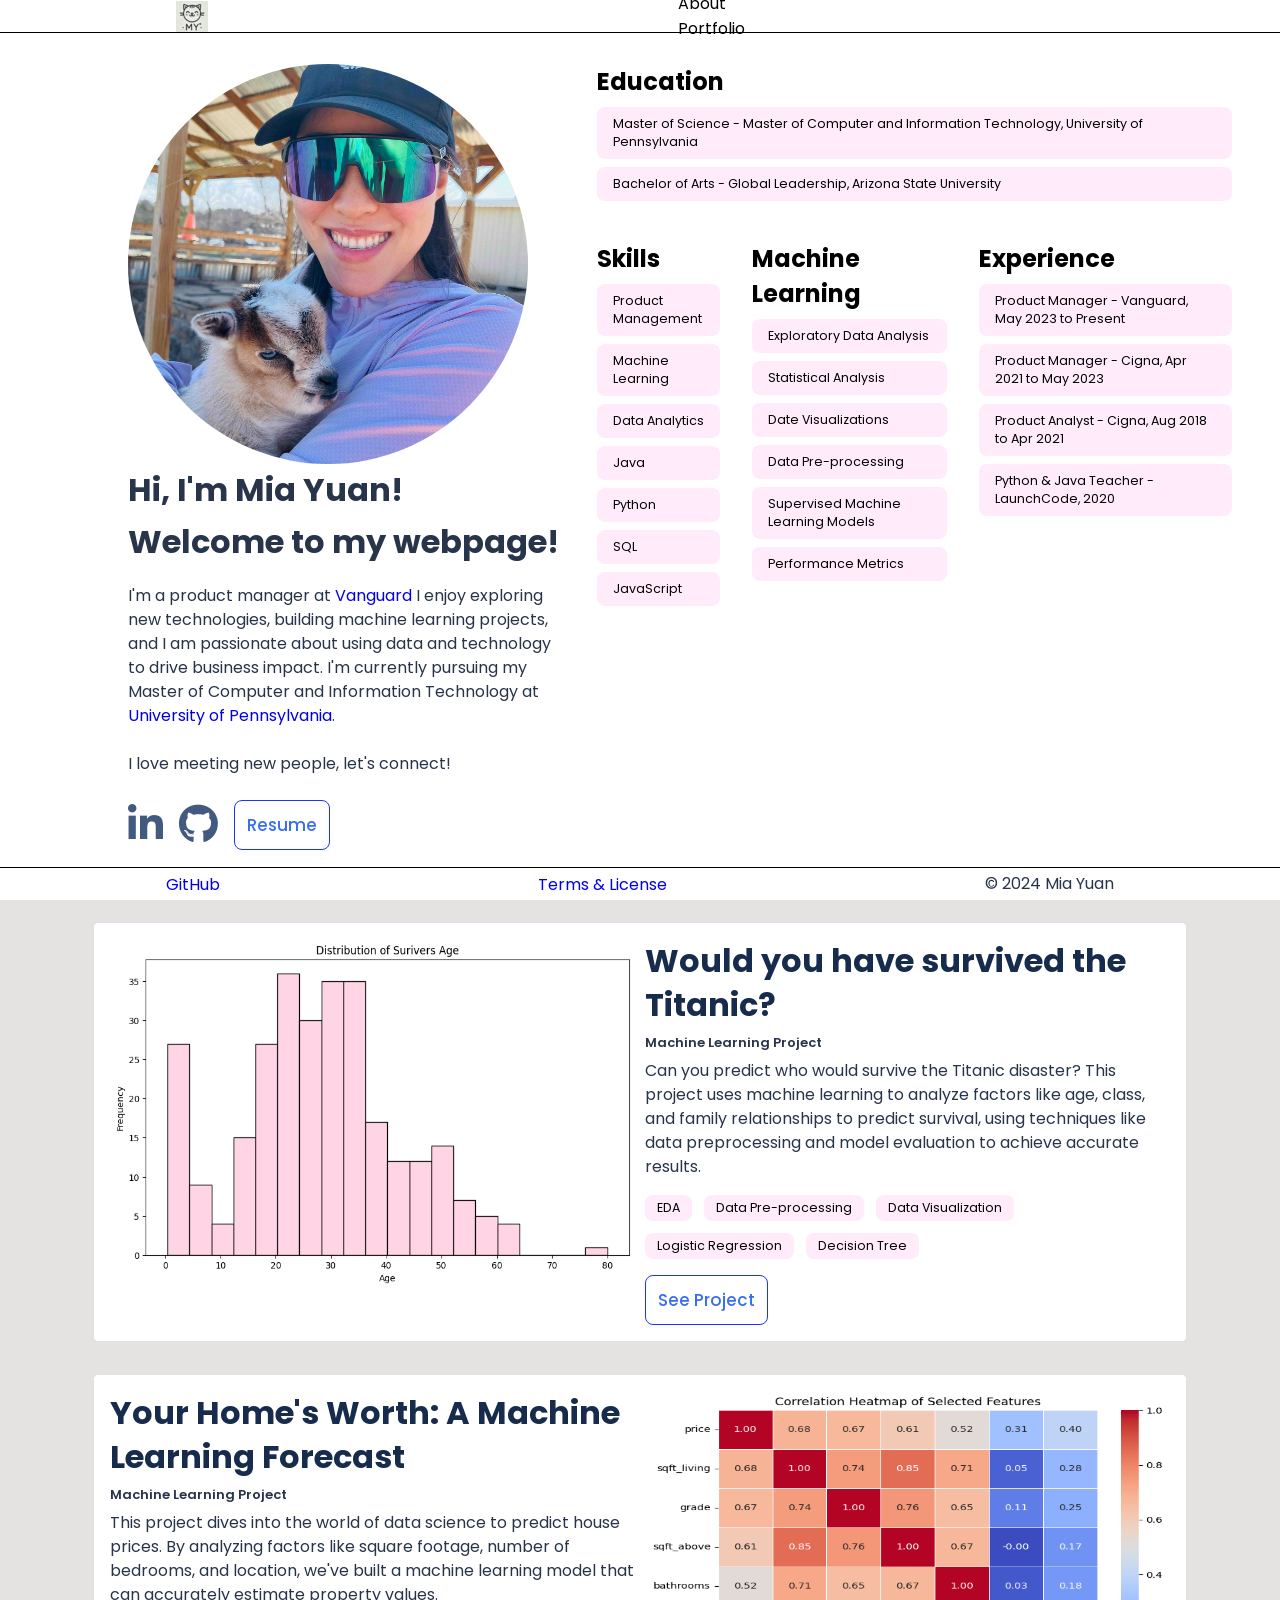
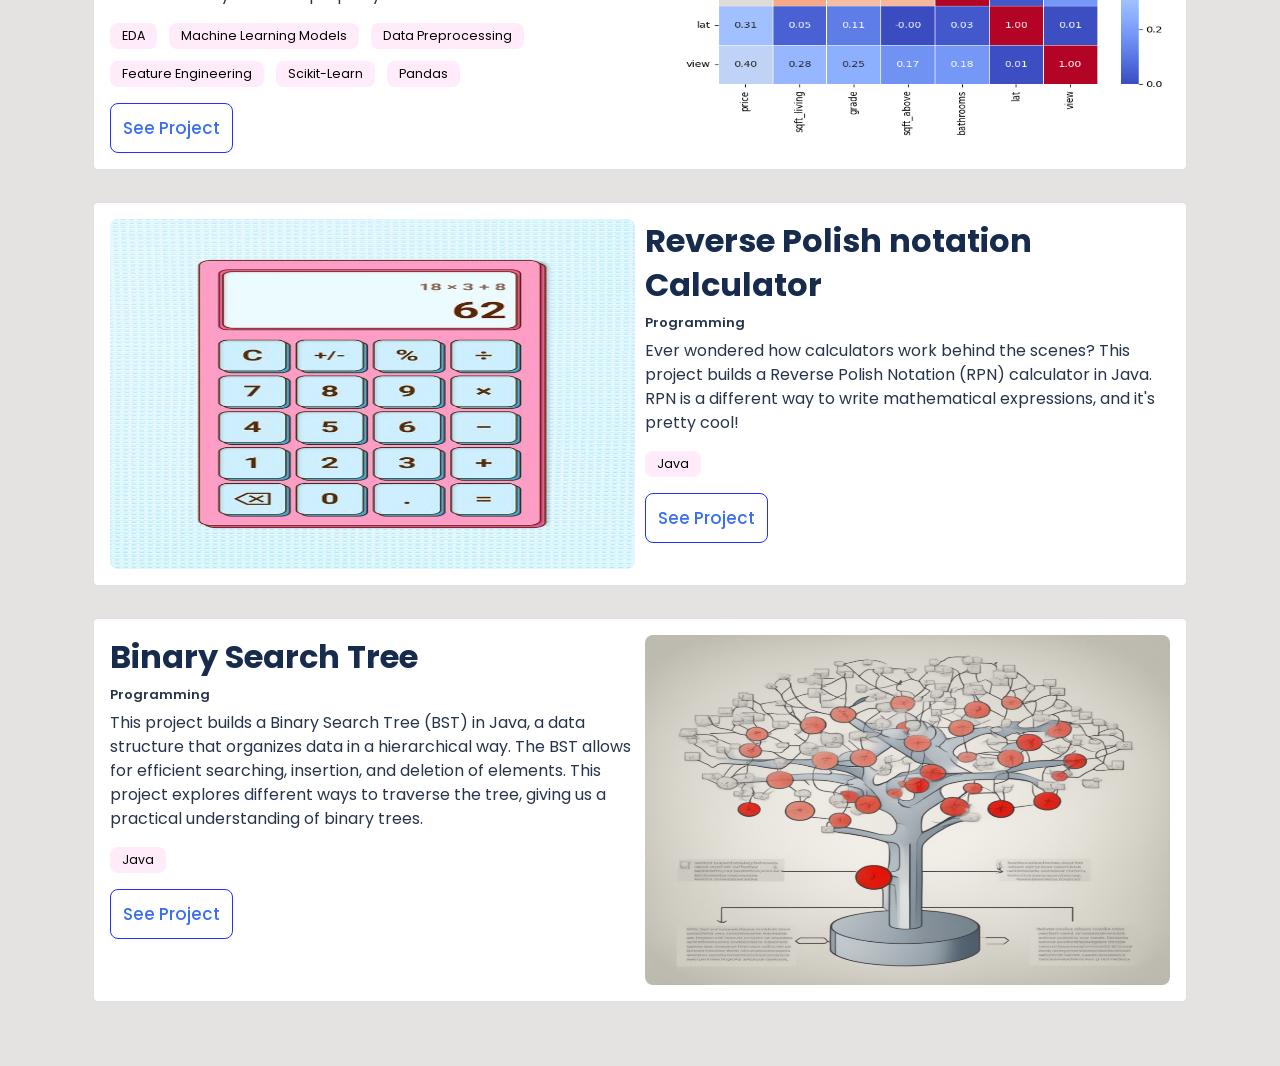
==== index.html @ e78f5ed2 "update resume" ====
<html lang="en">
<head>
  <!-- Meta information for compatibility and viewport settings -->
  <meta charset="UTF-8" />
  <meta http-equiv="X-UA-Compatible" content="IE=edge" />
  <meta name="viewport" content="width=device-width, initial-scale=1.0" />

  <!-- Tab Icon -->
  <link rel="icon" href="img/favicon.ico" type="image/png" />

  <!-- Tab Name -->
  <title>Mia Yuan Portfolio</title>
  
  <!-- Link to Google Fonts -->
  <link href="https://fonts.googleapis.com/css2?family=Poppins:wght@300;500;600;700;800&family=Roboto:wght@300;400;500&display=swap" rel="stylesheet" />
  
  <!-- Link to Font Awesome for icons -->
  <link rel="stylesheet" href="https://cdnjs.cloudflare.com/ajax/libs/font-awesome/6.2.0/css/all.min.css" integrity="sha512-xh6O/CkQoPOWDdYTDqeRdPCVd1SpvCA9XXcUnZS2FmJNp1coAFzvtCN9BmamE+4aHK8yyUHUSCcJHgXloTyT2A==" crossorigin="anonymous" referrerpolicy="no-referrer" />
  
  <!-- Link to external stylesheet -->
  <link rel="stylesheet" href="styles.css" />
  
  <!-- Links to external JavaScript files with the defer attribute -->
  <script src="projects.js" type="text/javascript" defer></script>
</head>

<body>
  <nav id="navbar" class="flex bg-white">

    <div id="nav-icon" class="nav_icon__container">
      <img id="icon" alt="icon" src="img/favicon.ico">
    </div>

    <ul id="nav-menu-links" class="nav_menu__container">
      <li><a href="#about">About</a></li>
      <li><a href="#portfolio">Portfolio</a></li>
    </ul>
  </nav>

  <!-- About section with profile details -->
  <section id="about" class="about bg-white">

    <div class="about-container">

      <!-- Adding the profile image -->
      <img src="img/profile.jpg" alt="Profile picture of Roger Qiu" class="profile-pic"/>

      <h1>Hi, I'm Mia Yuan! Welcome to my webpage! </h1>
      <!-- Introduction and bio -->
      <p>
        I'm a product manager at <a href="https://www.vanguard.com/" target="_blank">Vanguard</a>
         I enjoy exploring new technologies, building machine learning projects, and I am passionate about using data and technology to drive business impact. 
         I'm currently pursuing my Master of Computer and Information Technology at  <a href="https://www.upenn.edu/" target="_blank"> 
         University of Pennsylvania</a>.
        <br />
        <br />
        I love meeting new people, let's connect!
      </p>

      <!-- Social media links and Resume button -->
      <div class="socials__container">
        <!-- <h6>LET'S CONNECT</h6> -->
        <ul class="icons_social__container flex">

          <li class="social_link"><a aria-label="Linkedin" target="_blank" href="https://www.linkedin.com/in/mia-yuan/"><i class="fa-brands fa-linkedin-in"></i></a></li>

          <li class="social_link"><a aria-label="Github" target="_blank" href="https://github.com/miaYmia"><i class="fa-brands fa-github"></i></a></li>
          
          <a href="https://github.com/miaYmia/portfolio/blob/main/resume.pdf" target="_blank">
            <button class="btn-primary btn-outlined">Resume</button>
          </a>

        </ul>
      </div>
    </div>

    <!-- Skills, Models, and Languages lists -->
    <div class="stack-container">

      <div class="row">
        <div class="column">
          <h2>Education</h2>
          <ul class="about-coding_langs">
            <li>Master of Science - Master of Computer and Information Technology, University of Pennsylvania</li>
            <li>Bachelor of Arts - Global Leadership, Arizona State University</li>
          </ul>
        </div>
      </div>

      <div class="row">
        <div class="column">
          <h2>Skills</h2>
          <ul class="about-coding_langs">
            <li>Product Management</li>
            <li>Machine Learning</li>
            <li>Data Analytics</li>
            <li>Java</li>
            <li>Python</li>
            <li>SQL</li>
            <li>JavaScript</li>
            
          </ul>
        </div>

        <div class="column">
          <h2>Machine Learning</h2>
          <!-- Models list -->
          <ul class="about-coding_langs">
            <li>Exploratory Data Analysis</li>
            <li>Statistical Analysis</li>
            <li>Date Visualizations</li>
            <li>Data Pre-processing</li> 
            <li>Supervised Machine Learning Models</li>
            <li>Performance Metrics</li>
          </ul>
        </div>

        <div class="column">
          <h2>Experience</h2>
          <ul class="about-coding_langs">
            <li>Product Manager - Vanguard, May 2023 to Present</li>
            <li>Product Manager - Cigna, Apr 2021 to May 2023</li>
            <li>Product Analyst - Cigna, Aug 2018 to Apr 2021</li>
            <li>Python & Java Teacher - LaunchCode, 2020</li>
          </ul>
        </div>

      </div>
    </div>

  </section>

  <!-- Portfolio section -->
  <section id="portfolio" class="projects"></section>

  <!-- Footer with GitHub link and dummy text -->
  <footer class="flex bg-white">

    <a href="https://github.com/rogerqiu7/Web-Portfolio" target="_blank" class="title-text">GitHub</a>

    <a href="https://github.com/miaYmia/portfolio/blob/main/LICENSE.txt" target="_blank" class="title-text">Terms & License</a>

    <div class="footer__container">
      <p class="dummy-text">© 2024 Mia Yuan</p>
    </div>

  </footer>

</body>
</html>
---- styles.css ----
/* General Styles */

/* Define color variables */
:root {
  --bg-purple: #1e31ff;
  --bg-dark-blue: #172b4d;
  --bg-lavender: #ffebfa;
  --bg-slate-grey: #435a80;
  --text-dark-blue: #27344a;
  --font-poppins: "Poppins", sans-serif;
}

/* Apply a consistent box-sizing to all elements */
*,
*::after,
*::before {
  margin: 0;
  padding: 0;
  box-sizing: border-box;
}

/* Set default styles for the body */
body {
  background-color: rgb(229, 226, 226);
  overflow-x: hidden;
  font-family: var(--font-poppins);
}

/* Headings Styles */
h1 {
  color: var(--text-dark-blue);
  font-size: 32px;
  font-weight: 700;
  line-height: 52px;
}

h3 {
  color: var(--bg-dark-blue);
  font-size: 32px;
  font-weight: 700;
  line-height: 44px;
}

h6 {
  color: var(--bg-purple);
  font-weight: 500;
  font-size: 16px;
  line-height: 24px;
}

/* Paragraph Styles */
p {
  padding: 1rem 0;
  color: var(--text-dark-blue);
  font-size: 16px;
  font-weight: 400;
  line-height: 24px;
}

/* Styles for links */
a {
  text-decoration: none;
}

/* Button Styles */
button {
  all: unset;
  user-select: none;
  font-weight: 500;
  font-size: 17px;
  line-height: 24px;
  display: flex;
  align-items: center;
  text-align: center;
  border-radius: 8px;
  padding: 12px;
}

/* Hover styles for icons inside buttons on hover */
button:hover > .live_demo_icon,
button:hover > .source_code_icon {
  color: white;
}

.btn-primary {
  color: #396df2;
}

.btn-contained {
  background-color: #fff;
}

.btn-contained:hover {
  color: #fff;
  background-color: #2230d2;
  box-shadow: 0 8px 16px rgba(64, 83, 252, 0.24);
}

.btn-contained:active {
  color: #2230d2;
  background-color: #fff;
  box-shadow: 0 8px 16px rgba(64, 83, 252, 0.24);
}

.btn-outlined {
  border: 1px solid var(--bg-purple);
}

.btn-outlined:hover {
  background-color: var(--bg-purple);
  color: white;
}

.btn-outlined:active {
  background-color: #2230d2;
  color: #fff;
}

/* ##############  Navbar  ################  */

#navbar {
  height: 30px; /* you can adjust this value if needed */
  padding: 1rem;
  width: 100%;
  top: 0;
  z-index: 10;
  display: flex;
  justify-content: space-between;
  position: fixed;
  background-color: white;
  border-bottom: 1px solid black; /* Adds a thin black border to the bottom of the navbar */
}

#navbar a,
#navbar .nav_icon__container,
#navbar .nav_menu__container {
  margin-right: 150px; /* adjust the value as needed */
  margin-left: 10rem;  /* adjust the value as needed */
}

/* Additional styles for navbar text, icons, etc., if needed */
.nav_menu__container li {
  display: inline; /* Makes the list items horizontal */
  margin-right: 20px; /* Adjust spacing between list items */
}

.nav_menu__container a {
  text-decoration: none; /* Removes underline from links */
  color: black; /* Adjust link color if needed */
}

/* ##############  About Section  ################  */
/* About Section Layout */
.about {
  display: flex;
  padding: 4rem 3rem 1rem 3rem; /* Increased the top padding and reduced the bottom padding */
}

.about-container {
  display: flex;
  width: 60%;
  flex-direction: column;
  padding-right: 2rem; /* Add spacing between content and stack container */
  padding-left: 5rem;
}

.profile-pic {
  width: 400px; /* Adjust the width as needed */
  height: 400px; /* Set the height equal to width for a perfect circle */
  border-radius: 50%; /* Makes the shape round */
  object-fit: cover; /* Ensures the image fits within the circle without distortion */
  image-rendering: auto; /* Ensures smoother rendering */
  object-fit: cover;
}


/* Styles for social icons container */
.socials__container {
  display: flex;
  width: 50%;
  align-items: flex-start;
  flex-direction: column;
  padding: 0.5rem 0 1.5rem 0;
  gap: 0.5rem;
}

.icons_social__container {
  justify-content: flex-start;
}

.socials__container > .icons_social__container > .social_link {
  list-style: none;
  margin-right: 1rem;
}

/* Styles for Skills container */

.stack-container {
  display: flex;
  flex-direction: column;
  gap: 2rem; /* Add spacing between rows */
}

/* Style for each row */
.row {
  display: flex;
  gap: 2rem; /* Add spacing between columns */
}

.about-coding_langs > li {
  list-style: none;
  color: #000000;
  font-size: 12.5px;
  background-color: var(--bg-lavender);
  border-radius: 8px;
  padding: 8px 16px; /* Keeps the original padding */
  margin: 8px 0;
  box-sizing: border-box; /* Makes sure padding doesn't affect the width */
}

/* Styles for Font Awesome brand icons */
.fa-brands {
  font-size: 40px;
  background-color: white;
  color: var(--bg-slate-grey);
  cursor: pointer;
  transition: transform 0.1s linear;
}

.flex {
  display: flex;
  align-items: center;
}

.gap {
  gap: 12px;
}

.bg-white {
  background-color: white;
}

/* ##############  Projects Section  ################  */


.projects {
  display: grid;
  place-items: center;
  grid-template-columns: auto;
  gap: 2rem;
  margin-bottom: 2rem; /* Increased the space at the bottom of the projects section */
}

/* Styles for project coding languages */
.project_coding_langs > li {
  list-style: none;
  color: #000000;
  font-size: 12.5px;
  background-color: var(--bg-lavender);
  border-radius: 8px;
  padding: 4px 12px;
}

.project_coding_langs {
  flex-wrap: wrap;
  padding: 1rem 0;
  gap: 0.75rem;
}

.project_details {
  padding: 0.5rem 0;
}

.project_details > li {
  margin-right: 1.5rem;
  color: #7a869a;
  font-weight: 600;
  font-size: 13px;
  line-height: 16px;
}

.project_details > .project_card:first-child {
  list-style: none;
  color: var(--text-dark-blue);
}

/* Projects - Card */

.card {
  display: flex;
  flex-direction: column;
  justify-content: center;
  align-items: flex-start;
  padding: 16px;
  gap: 10px;
  border: 1px solid #dfe1e6;
  border-radius: 5px;
}

.card article {
  display: flex;
  flex-direction: column;
  justify-self: flex-start;
  flex: 1;
}

.project__description {
  font-size: 16px;
}

.card .project_details > .project_detail:first-child {
  list-style: none;
  color: var(--text-dark-blue);
}

.desktop-bg {
  max-width: 544px;
  min-width: 275px;
  width: 100%;
  height: 350px;
  flex: 1;
  border-radius: 8px;
}

.card p {
  padding: 0;
}

/* Footer Section */
footer {
  height: 30px;
  padding: 1rem;
  width: 100%;
  bottom: 0;
  z-index: 10;
  display: flex;
  justify-content: space-between;
  position: fixed;
  border-top: 1px solid black; /* Adds a thin black border to the top of the footer */
}

footer a,
footer .footer__container {
  margin-right: 150px; /* adjust the value as needed */
  margin-left: 150px;  /* adjust the value as needed */
}

/* Other Media Section */

@media screen and (min-width: 821px) {

  /* Projects Section */

  .projects {
    padding: 2rem 2rem;
  }

  .project_description__container {
    display: flex;
    flex-direction: row;
    justify-content: space-between;
  }

  .card {
    width: 90%;
    height: max-content;
    min-width: 327px;
    flex-direction: row-reverse;
    justify-content: center;
  }

  .card:nth-child(2n + 1) {
    flex-direction: row;
  }

}

@media screen and (max-width: 768px) {
  
  /* Navbar adjustments for smaller screens */
  #navbar a,
  #navbar .nav_icon__container,
  #navbar .nav_menu__container {
    margin-right: 10px; /* Reduce margin for mobile */
    margin-left: 10px;  /* Reduce margin for mobile */
  }

  /* Adjustments for the About section */
  .about {
    flex-direction: column; /* Stack the items vertically */
    padding: 2rem; /* Reduce padding for mobile */
  }

  .about-container {
    width: 100%; /* Use the full available width */
    padding-right: 1rem; /* Adjust padding as needed */
    padding-left: 1rem;
  }
  
  .profile-pic {
    width: 200px; /* Reduce image size for mobile */
  }

  /* Projects Section adjustments for smaller screens */
  .card {
    flex-direction: column; /* Stack the items vertically */
    width: 100%;
  }

  /* Footer adjustments for smaller screens */
  footer a,
  footer .footer__container {
    margin-right: 10px; /* Reduce margin for mobile */
    margin-left: 10px;  /* Reduce margin for mobile */
  }
}
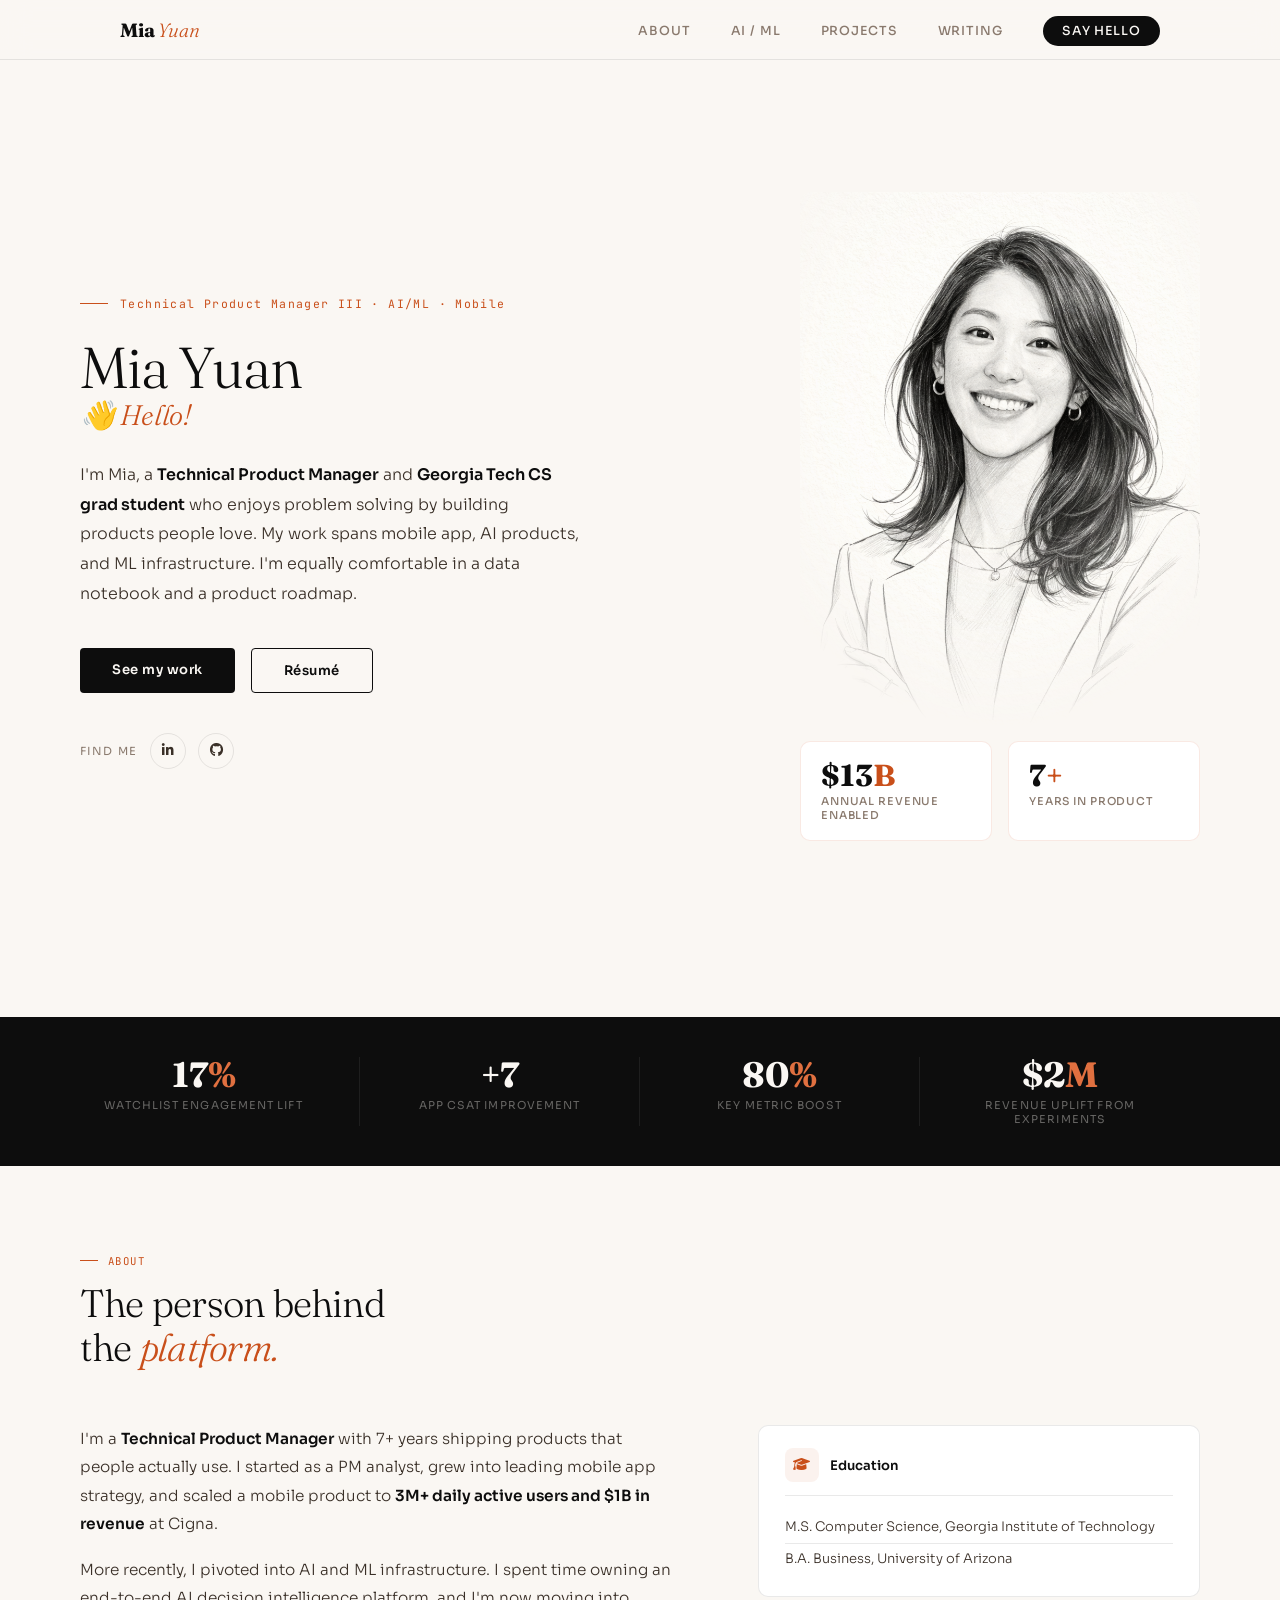
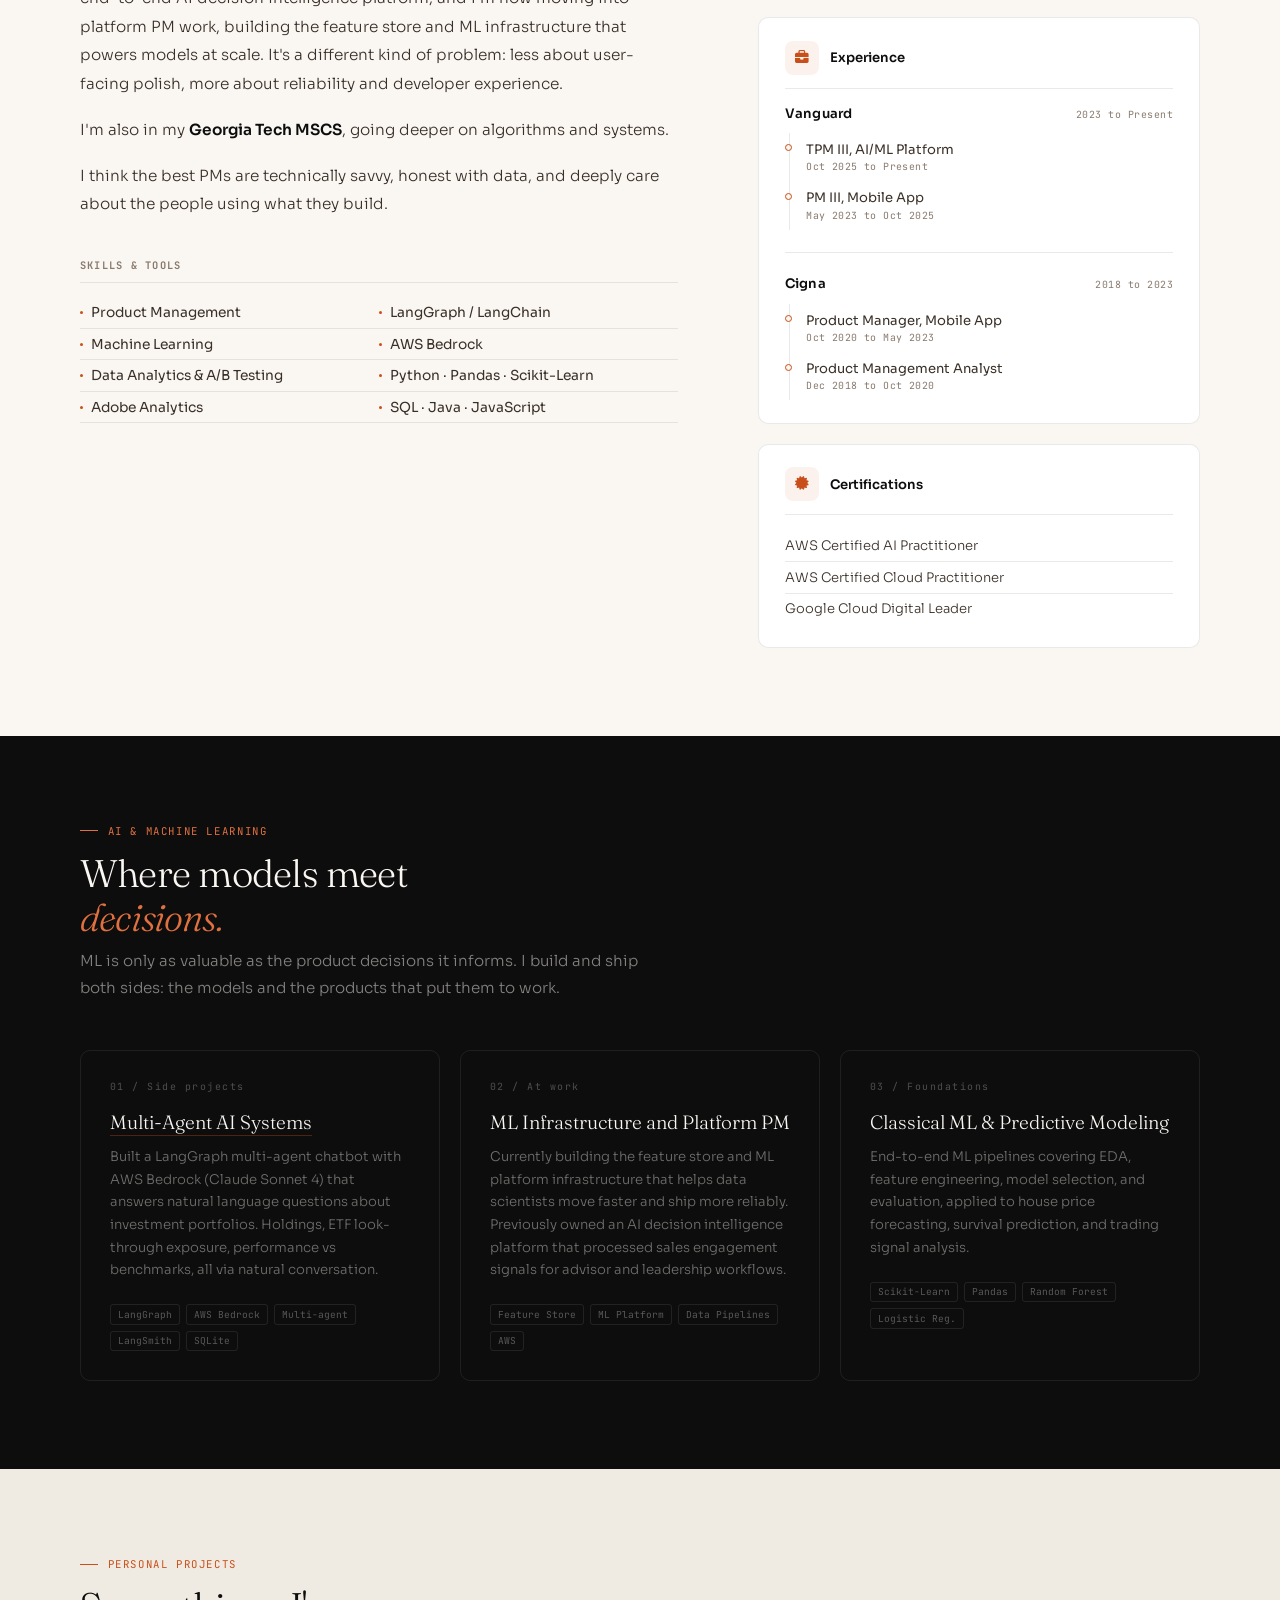
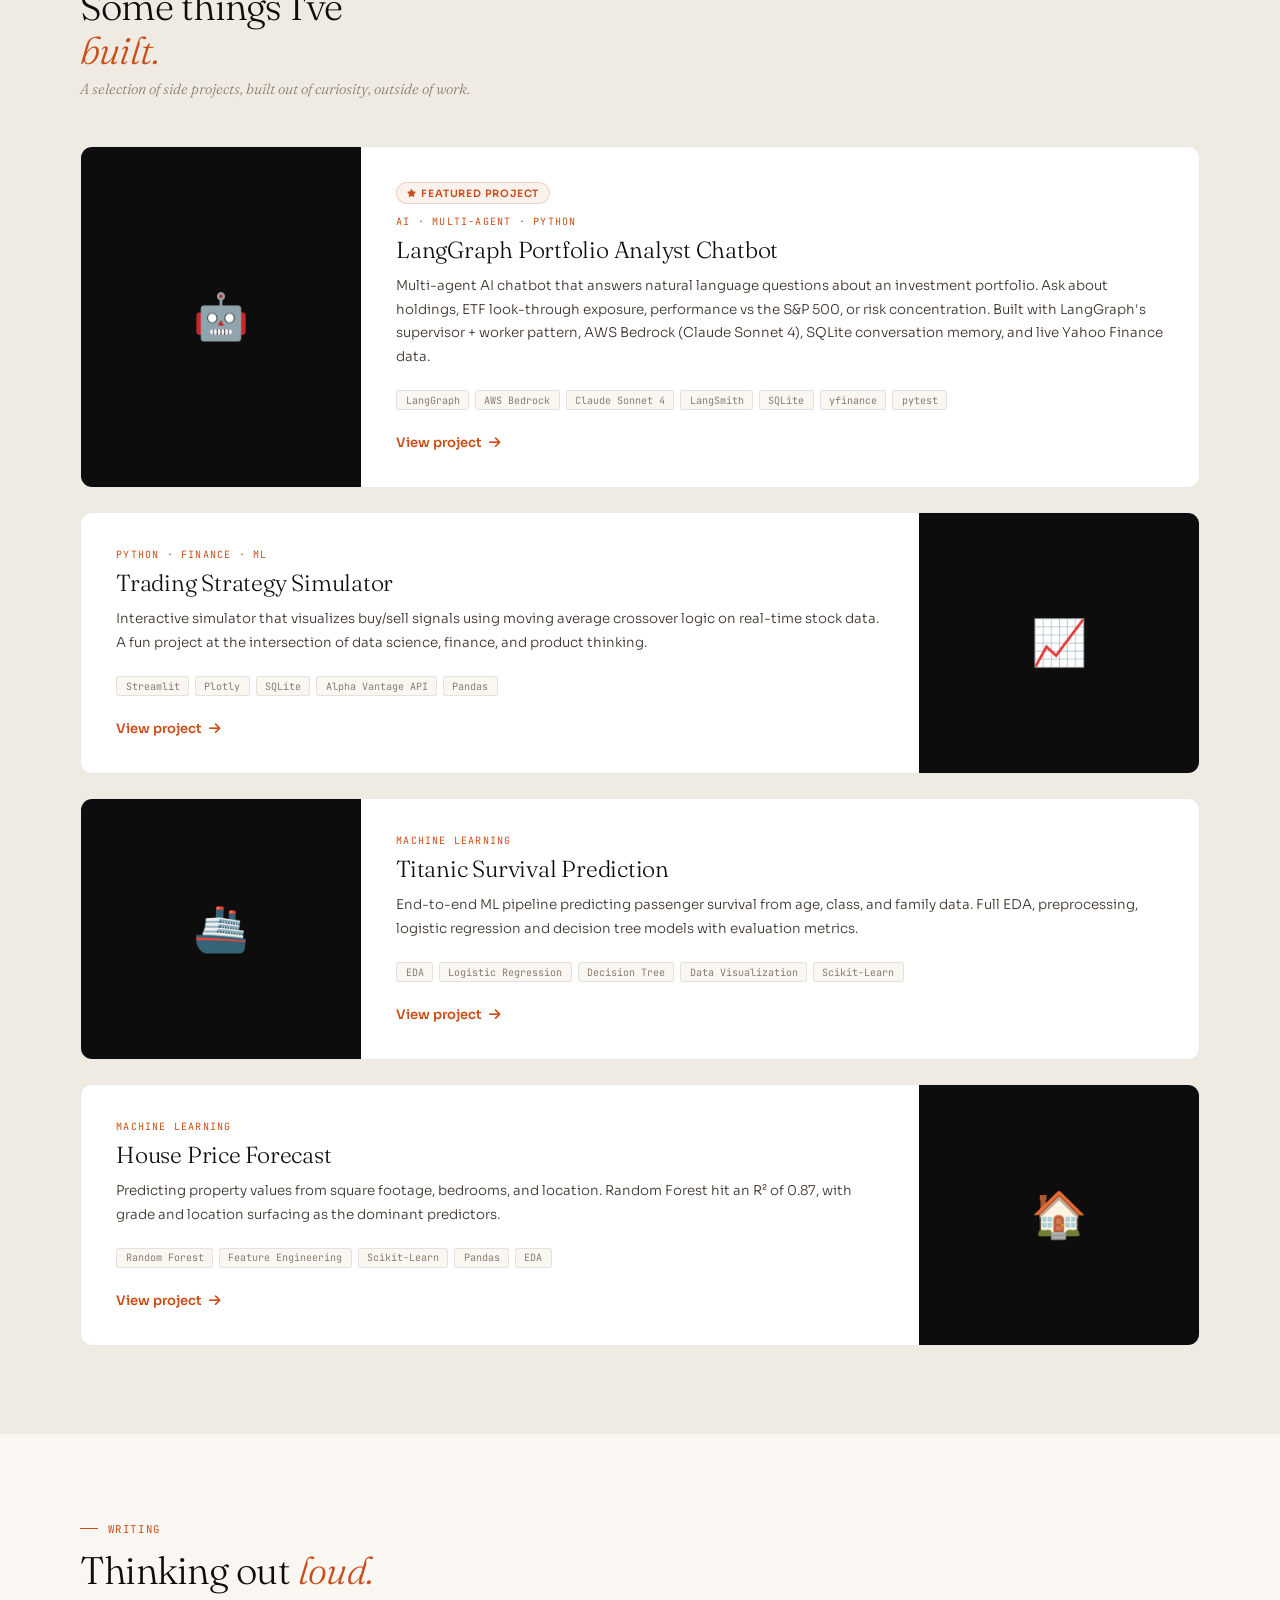
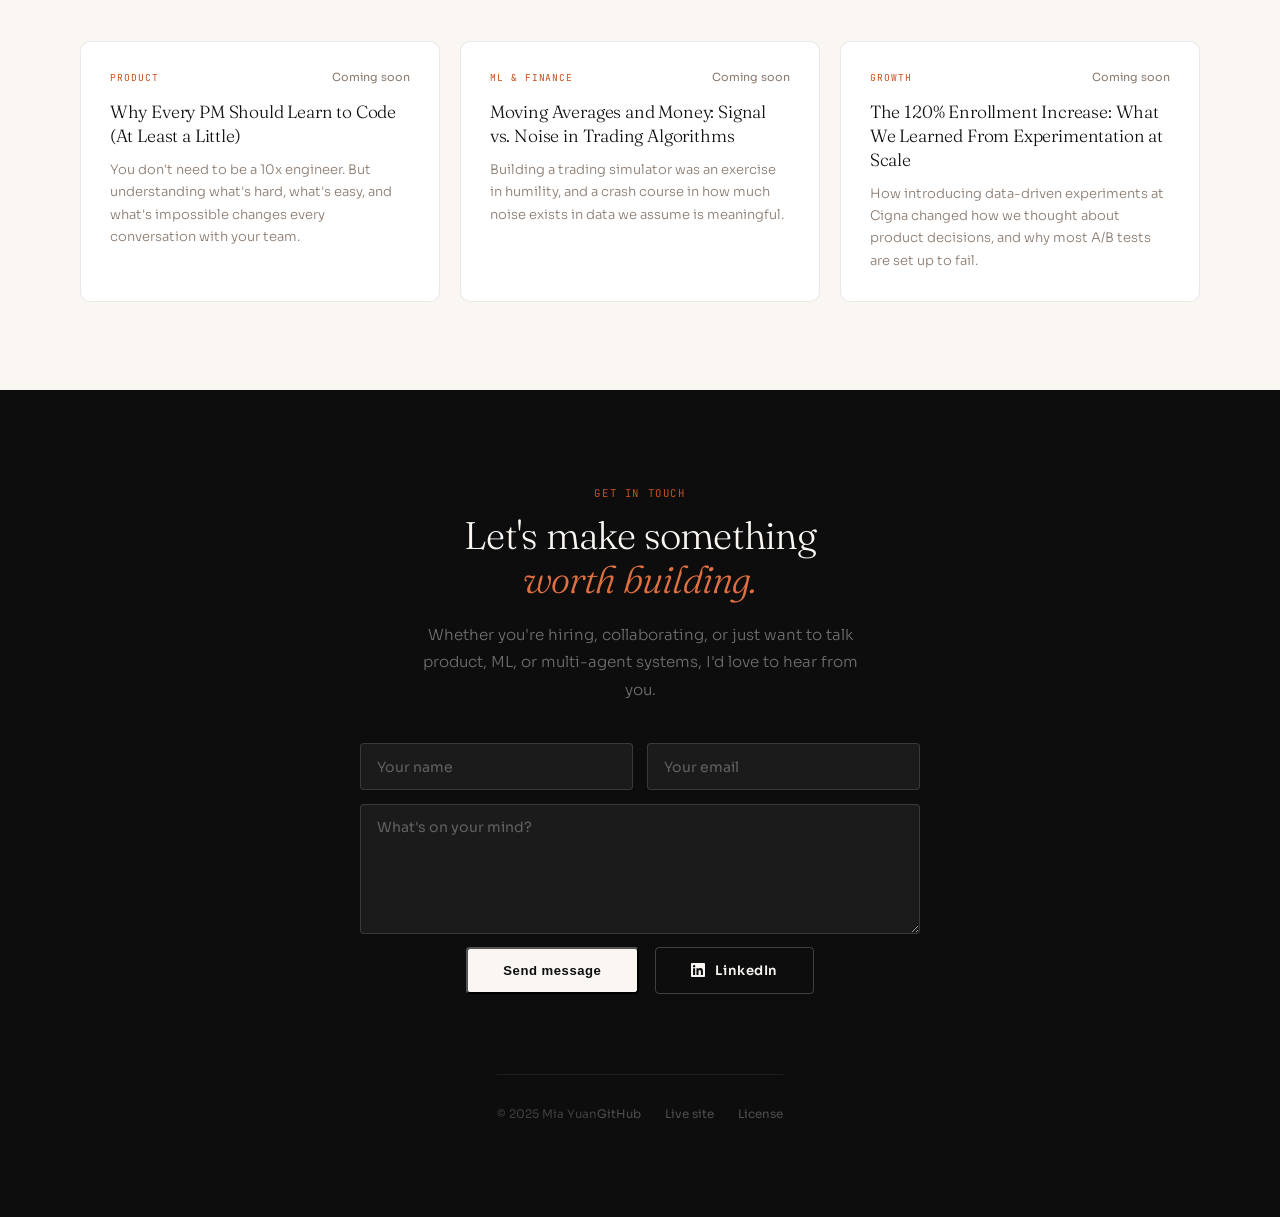
==== commit 0b1ad614: "overhaul" ====
--- a/index.html
+++ b/index.html
@@ -1,150 +1,1093 @@
+<!DOCTYPE html>
 <html lang="en">
 <head>
-  <!-- Meta information for compatibility and viewport settings -->
   <meta charset="UTF-8" />
-  <meta http-equiv="X-UA-Compatible" content="IE=edge" />
   <meta name="viewport" content="width=device-width, initial-scale=1.0" />
-
-  <!-- Tab Icon -->
-  <link rel="icon" href="img/favicon.ico" type="image/png" />
-
-  <!-- Tab Name -->
-  <title>Mia Yuan Portfolio</title>
-  
-  <!-- Link to Google Fonts -->
-  <link href="https://fonts.googleapis.com/css2?family=Poppins:wght@300;500;600;700;800&family=Roboto:wght@300;400;500&display=swap" rel="stylesheet" />
-  
-  <!-- Link to Font Awesome for icons -->
-  <link rel="stylesheet" href="https://cdnjs.cloudflare.com/ajax/libs/font-awesome/6.2.0/css/all.min.css" integrity="sha512-xh6O/CkQoPOWDdYTDqeRdPCVd1SpvCA9XXcUnZS2FmJNp1coAFzvtCN9BmamE+4aHK8yyUHUSCcJHgXloTyT2A==" crossorigin="anonymous" referrerpolicy="no-referrer" />
-  
-  <!-- Link to external stylesheet -->
-  <link rel="stylesheet" href="styles.css" />
-  
-  <!-- Links to external JavaScript files with the defer attribute -->
-  <script src="projects.js" type="text/javascript" defer></script>
+  <title>Mia Yuan · TPM III · AI/ML · Mobile</title>
+  <link rel="preconnect" href="https://fonts.googleapis.com">
+  <link href="https://fonts.googleapis.com/css2?family=Fraunces:ital,opsz,wght@0,9..144,300;0,9..144,700;1,9..144,300;1,9..144,700&family=Sora:wght@300;400;500;600&family=JetBrains+Mono:wght@400;500&display=swap" rel="stylesheet">
+  <link rel="stylesheet" href="https://cdnjs.cloudflare.com/ajax/libs/font-awesome/6.2.0/css/all.min.css" crossorigin="anonymous" />
+  <style>
+    :root {
+      --ink:       #0d0d0d;
+      --ink-soft:  #3a3028;
+      --ink-muted: #8a7a6e;
+      --paper:     #faf7f3;
+      --paper-mid: #f0ebe2;
+      --ember:     #c94f1a;
+      --ember-dim: #e07040;
+      --border:    rgba(13,13,13,0.09);
+      --font-head: 'Fraunces', serif;
+      --font-body: 'Sora', sans-serif;
+      --font-mono: 'JetBrains Mono', monospace;
+    }
+    *, *::before, *::after { margin:0; padding:0; box-sizing:border-box; }
+    html { scroll-behavior: smooth; }
+    body {
+      background: var(--paper);
+      color: var(--ink);
+      font-family: var(--font-body);
+      font-size: 15px;
+      overflow-x: hidden;
+    }
+
+    /* ─── NAV ─── */
+    nav {
+      position: fixed; top: 0; width: 100%; z-index: 900;
+      display: flex; justify-content: center; align-items: center;
+      height: 60px;
+      background: rgba(250,247,243,0.92);
+      backdrop-filter: blur(14px);
+      border-bottom: 1px solid var(--border);
+    }
+    .nav-inner {
+      display: flex; justify-content: space-between; align-items: center;
+      width: 100%; max-width: 1200px;
+      padding: 0 5rem;
+    }
+    .nav-logo {
+      font-family: var(--font-head);
+      font-size: 1.2rem; font-weight: 700;
+      color: var(--ink); letter-spacing: -0.01em;
+    }
+    .nav-logo i { font-style: italic; color: var(--ember); font-weight: 300; }
+    nav ul { list-style:none; display:flex; gap:2.5rem; align-items:center; }
+    nav a {
+      text-decoration: none; font-size: 0.78rem; font-weight: 500;
+      color: var(--ink-muted); letter-spacing: 0.07em; text-transform: uppercase;
+      transition: color 0.2s;
+    }
+    nav a:hover { color: var(--ember); }
+    .nav-pill {
+      background: var(--ink) !important; color: var(--paper) !important;
+      padding: 0.45rem 1.2rem; border-radius: 100px;
+      transition: background 0.2s, transform 0.15s !important;
+    }
+    .nav-pill:hover { background: var(--ember) !important; transform: translateY(-1px); }
+
+    /* ─── HERO ─── */
+    #hero {
+      min-height: auto;
+      padding: 8rem 5rem 5rem;  /* top right/left bottom */
+      display: flex; align-items: center; justify-content: center;
+    }
+    .hero-inner {
+      display: grid; grid-template-columns: 1fr 400px;
+      gap: 5rem; align-items: center;
+      width: 100%; max-width: 1200px;
+      padding: 4rem 0;
+    }
+
+    /* ═══════════════════════════════
+       ANIMATION SYSTEM
+    ═══════════════════════════════ */
+
+    /* 1. Fade up — default scroll reveal */
+    .r { opacity:0; transform: translateY(22px); transition: opacity 0.65s ease, transform 0.65s ease; }
+    .r.on { opacity:1; transform:translateY(0); }
+
+    /* 2. Hero entrance — staggered fade-in from below */
+    .hero-enter {
+      opacity: 0;
+      animation: heroFadeUp 0.8s cubic-bezier(0.16, 1, 0.3, 1) forwards;
+    }
+    .hero-enter.d1 { animation-delay: 0.1s; }
+    .hero-enter.d2 { animation-delay: 0.25s; }
+    .hero-enter.d3 { animation-delay: 0.4s; }
+    .hero-enter.d4 { animation-delay: 0.55s; }
+    .hero-enter.d5 { animation-delay: 0.7s; }
+    .hero-enter.d6 { animation-delay: 0.85s; }
+    @keyframes heroFadeUp {
+      from { opacity: 0; transform: translateY(30px); }
+      to   { opacity: 1; transform: translateY(0); }
+    }
+
+    /* 3. Sketch — slides in from the right */
+    .sketch-enter {
+      opacity: 0;
+      animation: sketchSlide 1s cubic-bezier(0.16, 1, 0.3, 1) 0.3s forwards;
+    }
+    @keyframes sketchSlide {
+      from { opacity: 0; transform: translateX(40px) scale(0.97); }
+      to   { opacity: 1; transform: translateX(0) scale(1); }
+    }
+
+    /* 4. Stat boxes — pop in with spring */
+    .stat-pop {
+      opacity: 0;
+      animation: statPop 0.6s cubic-bezier(0.34, 1.56, 0.64, 1) forwards;
+    }
+    .stat-pop.d1 { animation-delay: 0.9s; }
+    .stat-pop.d2 { animation-delay: 1.05s; }
+    @keyframes statPop {
+      from { opacity: 0; transform: scale(0.85) translateY(10px); }
+      to   { opacity: 1; transform: scale(1) translateY(0); }
+    }
+
+    /* 5. Kicker line — draw in from left */
+    .kicker-draw::before {
+      content: ''; display: block; width: 0; height: 1px;
+      background: var(--ember);
+      animation: drawLine 0.6s ease 0.05s forwards;
+    }
+    @keyframes drawLine {
+      from { width: 0; }
+      to   { width: 28px; }
+    }
+
+    /* 6. Stats bar numbers — count up handled in JS */
+    .sbar-n { transition: all 0.3s; }
+
+    /* 7. Section eyebrow line draw */
+    .eyebrow-draw::before {
+      width: 0 !important;
+      animation: drawEyebrow 0.5s ease forwards;
+    }
+    .eyebrow-draw.on::before { animation: drawEyebrow 0.5s ease forwards; }
+    @keyframes drawEyebrow {
+      from { width: 0; }
+      to   { width: 18px; }
+    }
+
+    /* 8. ML cards — reveal with stagger + slight tilt */
+    .mlcard-reveal {
+      opacity: 0;
+      transform: translateY(32px) rotate(0.5deg);
+      transition: opacity 0.6s ease, transform 0.6s cubic-bezier(0.16, 1, 0.3, 1);
+    }
+    .mlcard-reveal.on {
+      opacity: 1;
+      transform: translateY(0) rotate(0deg);
+    }
+
+    /* 9. Project cards — alternating slide directions */
+    .pcard-left  { opacity:0; transform: translateX(-28px); transition: opacity 0.7s ease, transform 0.7s cubic-bezier(0.16,1,0.3,1); }
+    .pcard-right { opacity:0; transform: translateX(28px);  transition: opacity 0.7s ease, transform 0.7s cubic-bezier(0.16,1,0.3,1); }
+    .pcard-left.on, .pcard-right.on { opacity:1; transform: translateX(0); }
+
+    /* 10. Stat boxes in stats bar — scale up */
+    .sbar-reveal { opacity:0; transform: scale(0.92); transition: opacity 0.5s ease, transform 0.5s cubic-bezier(0.34,1.4,0.64,1); }
+    .sbar-reveal.on { opacity:1; transform: scale(1); }
+
+    /* 11. Blog cards — fan in */
+    .bcard-fan {
+      opacity: 0;
+      transform: translateY(20px) rotate(-1deg);
+      transition: opacity 0.55s ease, transform 0.55s cubic-bezier(0.16,1,0.3,1);
+    }
+    .bcard-fan.on { opacity:1; transform: translateY(0) rotate(0deg); }
+
+    /* 12. Nav link underline sweep */
+    nav a:not(.nav-pill) {
+      position: relative;
+    }
+    nav a:not(.nav-pill)::after {
+      content: '';
+      position: absolute; bottom: -2px; left: 0;
+      width: 0; height: 1px;
+      background: var(--ember);
+      transition: width 0.25s ease;
+    }
+    nav a:not(.nav-pill):hover::after { width: 100%; }
+
+    /* 13. Hover lift on about cards */
+    .acard { transition: transform 0.25s cubic-bezier(0.16,1,0.3,1), box-shadow 0.25s ease; }
+
+    /* 14. Pulsing dot on kicker */
+    .kicker-dot {
+      display: inline-block;
+      width: 6px; height: 6px;
+      background: var(--ember); border-radius: 50%;
+      margin-right: 0.5rem;
+      animation: pulse 2.5s ease-in-out infinite;
+    }
+    @keyframes pulse {
+      0%, 100% { opacity: 1; transform: scale(1); }
+      50% { opacity: 0.4; transform: scale(0.7); }
+    }
+
+    .hero-kicker {
+      font-family: var(--font-mono); font-size: 0.72rem;
+      color: var(--ember); letter-spacing: 0.12em;
+      margin-bottom: 1.6rem;
+      display: flex; align-items: center; gap: 0.75rem;
+    }
+    .hero-kicker::before {
+      content: ''; display: block; width: 28px; height: 1px; background: var(--ember);
+    }
+
+    h1.hero-title {
+      font-family: var(--font-head);
+      font-size: clamp(3.2rem, 4.5vw, 5rem);
+      font-weight: 300; line-height: 1.08;
+      color: var(--ink); letter-spacing: -0.02em;
+      margin-bottom: 0.4rem;
+    }
+    h1.hero-title em { font-style: italic; color: var(--ember); }
+
+    .hero-tagline {
+      font-family: var(--font-head);
+      font-size: clamp(1.4rem, 2.2vw, 2rem);
+      font-weight: 300; font-style: italic;
+      color: var(--ember); letter-spacing: -0.01em;
+      margin-bottom: 1.75rem; margin-top: -0.5rem;
+    }
+
+    .hero-bio {
+      font-size: 1rem; line-height: 1.85;
+      color: var(--ink-soft); max-width: 500px;
+      margin-bottom: 2.5rem; font-weight: 300;
+    }
+    .hero-bio strong { font-weight: 600; color: var(--ink); }
+
+    .hero-actions { display:flex; gap:1rem; flex-wrap:wrap; margin-bottom:2.5rem; }
+
+    .btn-solid {
+      background: var(--ink); color: var(--paper);
+      padding: 0.8rem 2rem; border-radius: 4px;
+      font-size: 0.82rem; font-weight: 600;
+      text-decoration:none; letter-spacing: 0.04em;
+      transition: background 0.2s, transform 0.15s;
+      display:inline-block;
+    }
+    .btn-solid:hover { background: var(--ember); transform: translateY(-2px); }
+
+    .btn-line {
+      border: 1.5px solid var(--ink);
+      color: var(--ink); padding: 0.8rem 2rem; border-radius: 4px;
+      font-size: 0.82rem; font-weight: 600;
+      text-decoration:none; letter-spacing: 0.04em;
+      transition: all 0.2s; display:inline-block;
+    }
+    .btn-line:hover { background: var(--ink); color: var(--paper); transform: translateY(-2px); }
+
+    .hero-links { display:flex; align-items:center; gap:0.8rem; }
+    .hero-links span {
+      font-size: 0.7rem; color: var(--ink-muted);
+      text-transform: uppercase; letter-spacing: 0.1em;
+    }
+    .icon-link {
+      width: 36px; height: 36px; border: 1px solid var(--border);
+      border-radius: 50%; display:flex; align-items:center; justify-content:center;
+      color: var(--ink-soft); text-decoration:none; font-size: 0.85rem;
+      transition: all 0.2s;
+    }
+    .icon-link:hover { border-color: var(--ember); color: var(--ember); transform: translateY(-2px); }
+
+    /* Hero right — abstract visual */
+    .hero-visual {
+      display: flex; flex-direction: column; gap: 1rem;
+      padding-bottom: 2rem;
+    }
+
+    .hero-abstract {
+      width: 100%; aspect-ratio: 3/4; border-radius: 12px;
+      background: var(--paper);
+      overflow: hidden; position: relative;
+    }
+    .hero-abstract img {
+      width: 100%; height: 100%;
+      object-fit: cover; object-position: center top;
+      display: block;
+      -webkit-mask-image: radial-gradient(ellipse 90% 85% at 50% 35%, black 25%, rgba(0,0,0,0.8) 50%, transparent 78%);
+      mask-image: radial-gradient(ellipse 90% 85% at 50% 35%, black 25%, rgba(0,0,0,0.8) 50%, transparent 78%);
+    }
+
+    .hero-stat-row { display: grid; grid-template-columns: 1fr 1fr; gap: 1rem; }
+    .hero-stat-box {
+      background: white; border: 1px solid rgba(201,79,26,0.12);
+      border-radius: 10px; padding: 1.1rem 1.25rem;
+    }
+    .hero-stat-box .n {
+      font-family: var(--font-head); font-size: 1.9rem;
+      font-weight: 700; color: var(--ink); line-height: 1;
+      margin-bottom: 0.25rem;
+    }
+    .hero-stat-box .n span { color: var(--ember); }
+    .hero-stat-box .l {
+      font-size: 0.68rem; color: var(--ink-muted);
+      text-transform: uppercase; letter-spacing: 0.08em; font-weight: 500;
+    }
+
+    /* ─── STATS BAR ─── */
+    .stats-bar {
+      background: var(--ink);
+      display: flex; justify-content: center;
+      padding: 2.5rem 5rem;
+    }
+    .stats-inner {
+      display: grid; grid-template-columns: repeat(4, 1fr);
+      gap: 0; width: 100%; max-width: 1200px;
+    }
+    .sbar-item {
+      padding: 0 2rem; border-right: 1px solid rgba(255,255,255,0.07);
+      text-align: center;
+    }
+    .sbar-item:first-child { padding-left: 0; }
+    .sbar-item:last-child { border-right: none; }
+    .sbar-n {
+      font-family: var(--font-head); font-size: 2.2rem;
+      font-weight: 700; color: var(--paper); line-height: 1;
+      margin-bottom: 0.35rem;
+    }
+    .sbar-n span { color: var(--ember-dim); }
+    .sbar-l { font-size: 0.68rem; color: rgba(250,247,243,0.38); text-transform: uppercase; letter-spacing: 0.1em; }
+
+    /* ─── SECTION SHELL ─── */
+    .sw { padding: 5.5rem 5rem; display: flex; justify-content: center; }
+    .sw.dark { background: var(--ink); }
+    .sw.mid { background: var(--paper-mid); }
+    .sw-inner { width: 100%; max-width: 1200px; }
+
+    #contact { display: flex; flex-direction: column; align-items: center; }
+
+    .eyebrow {
+      font-family: var(--font-mono); font-size: 0.67rem;
+      color: var(--ember); letter-spacing: 0.15em;
+      text-transform: uppercase; margin-bottom: 0.8rem;
+      display: flex; align-items: center; gap: 0.6rem;
+    }
+    .eyebrow::before { content:''; display:block; width:18px; height:1px; background:var(--ember); }
+    .sw.dark .eyebrow { color: var(--ember-dim); }
+    .sw.dark .eyebrow::before { background: var(--ember-dim); }
+
+    h2.sh {
+      font-family: var(--font-head);
+      font-size: clamp(2rem, 3vw, 2.8rem);
+      font-weight: 300; line-height: 1.15;
+      letter-spacing: -0.02em; color: var(--ink);
+      margin-bottom: 0.5rem;
+    }
+    h2.sh em { font-style: italic; color: var(--ember); }
+    .sw.dark h2.sh { color: var(--paper); }
+    .sw.dark h2.sh em { color: var(--ember-dim); }
+
+    /* ─── ABOUT ─── */
+    .about-layout {
+      display: grid; grid-template-columns: 1.15fr 0.85fr;
+      gap: 5rem; margin-top: 3.5rem; align-items: start;
+    }
+
+    .about-prose p {
+      font-size: 0.96rem; line-height: 1.85;
+      color: var(--ink-soft); font-weight: 300;
+      margin-bottom: 1.1rem;
+    }
+    .about-prose p strong { color: var(--ink); font-weight: 600; }
+
+    /* Skills as clean text list — NOT buttons */
+    .skills-block { margin-top: 2.5rem; }
+    .skills-block h3 {
+      font-family: var(--font-mono); font-size: 0.65rem;
+      color: var(--ink-muted); text-transform: uppercase;
+      letter-spacing: 0.12em; margin-bottom: 0.9rem;
+      padding-bottom: 0.6rem; border-bottom: 1px solid var(--border);
+    }
+    .skills-cols { display: grid; grid-template-columns: 1fr 1fr; }
+    .skills-cols li {
+      list-style: none; font-size: 0.86rem;
+      color: var(--ink-soft); font-weight: 400;
+      padding: 0.42rem 0;
+      border-bottom: 1px solid var(--border);
+      display: flex; align-items: center; gap: 0.5rem;
+    }
+    .skills-cols li::before {
+      content: ''; width: 3px; height: 3px;
+      background: var(--ember); border-radius: 50%; flex-shrink: 0;
+    }
+
+    .about-cards { display: flex; flex-direction: column; gap: 1.25rem; }
+    .acard {
+      background: white; border: 1px solid var(--border);
+      border-radius: 10px; padding: 1.4rem 1.6rem;
+      transition: transform 0.2s, box-shadow 0.2s;
+    }
+    .acard:hover { transform: translateY(-3px); box-shadow: 0 10px 36px rgba(13,13,13,0.07); }
+    .acard-top {
+      display: flex; align-items: center; gap: 0.7rem;
+      margin-bottom: 1rem;
+      padding-bottom: 0.8rem; border-bottom: 1px solid var(--border);
+    }
+    .acard-icon {
+      width: 34px; height: 34px;
+      background: rgba(201,79,26,0.07); border-radius: 8px;
+      display:flex; align-items:center; justify-content:center;
+      color: var(--ember); font-size: 0.85rem; flex-shrink:0;
+    }
+    .acard-label { font-size: 0.82rem; font-weight: 600; color: var(--ink); }
+    .acard ul { list-style:none; }
+    .acard li {
+      font-size: 0.82rem; color: var(--ink-soft);
+      padding: 0.38rem 0; border-bottom: 1px solid var(--border);
+      font-weight: 300; line-height: 1.4;
+    }
+    .acard li:last-child { border-bottom:none; }
+
+    /* Timeline */
+    .timeline { display: flex; flex-direction: column; gap: 1.4rem; }
+
+    .tl-company-header {
+      display: flex; justify-content: space-between; align-items: baseline;
+      margin-bottom: 0.7rem;
+    }
+    .tl-company-name {
+      font-size: 0.82rem; font-weight: 600; color: var(--ink);
+      letter-spacing: 0.02em;
+    }
+    .tl-company-tenure {
+      font-family: var(--font-mono); font-size: 0.62rem;
+      color: var(--ink-muted); letter-spacing: 0.05em;
+    }
+    .tl-roles {
+      display: flex; flex-direction: column; gap: 0;
+      border-left: 1.5px solid var(--border);
+      margin-left: 0.3rem; padding-left: 1rem;
+    }
+    .tl-role {
+      display: flex; align-items: flex-start; gap: 0.6rem;
+      padding: 0.5rem 0; position: relative;
+    }
+    .tl-dot {
+      width: 7px; height: 7px; border-radius: 50%;
+      background: var(--paper); border: 1.5px solid var(--ember);
+      flex-shrink: 0; margin-top: 0.22rem;
+      position: absolute; left: -1.35rem;
+    }
+    .tl-role-body { display: flex; flex-direction: column; gap: 0.15rem; }
+    .tl-role-title { font-size: 0.82rem; color: var(--ink-soft); font-weight: 400; }
+    .tl-role-date {
+      font-family: var(--font-mono); font-size: 0.62rem;
+      color: var(--ink-muted); letter-spacing: 0.04em;
+    }
+    .tl-company:not(:last-child) {
+      padding-bottom: 1.4rem;
+      border-bottom: 1px solid var(--border);
+    }
+
+    /* ─── AI/ML ─── */
+    .ml-intro {
+      font-size: 0.95rem; color: rgba(250,247,243,0.5);
+      line-height: 1.8; max-width: 560px;
+      font-weight: 300; margin-bottom: 3rem;
+    }
+    .ml-grid { display: grid; grid-template-columns: repeat(3,1fr); gap: 1.25rem; }
+    .mlcard {
+      border: 1px solid rgba(255,255,255,0.08);
+      border-radius: 10px; padding: 1.8rem;
+      transition: all 0.25s; position:relative; overflow:hidden;
+    }
+    .mlcard::before {
+      content:''; position:absolute; top:0; left:0; right:0; height:2px;
+      background: var(--ember); transform: scaleX(0); transform-origin:left;
+      transition: transform 0.3s;
+    }
+    .mlcard:hover { border-color: rgba(201,79,26,0.3); transform: translateY(-4px); }
+    .mlcard:hover::before { transform: scaleX(1); }
+    .mlcard-n {
+      font-family: var(--font-mono); font-size: 0.62rem;
+      color: rgba(250,247,243,0.28); letter-spacing: 0.15em;
+      margin-bottom: 1.1rem;
+    }
+    .mlcard h3 {
+      font-family: var(--font-head); font-size: 1.2rem;
+      font-weight: 300; color: var(--paper); margin-bottom: 0.7rem; line-height:1.3;
+    }
+    .mlcard p {
+      font-size: 0.83rem; color: rgba(250,247,243,0.42);
+      line-height: 1.7; margin-bottom: 1.4rem; font-weight:300;
+    }
+    .ml-tags { display:flex; flex-wrap:wrap; gap:0.35rem; }
+    .ml-tag {
+      font-family: var(--font-mono); font-size: 0.6rem;
+      color: rgba(250,247,243,0.32); border: 1px solid rgba(255,255,255,0.09);
+      border-radius: 3px; padding: 0.18rem 0.45rem;
+    }
+
+    /* ─── PROJECTS ─── */
+    .projects-sub {
+      font-size: 0.92rem; color: var(--ink-muted);
+      font-style: italic; margin-top: 0.5rem; margin-bottom: 3rem;
+      font-family: var(--font-head); font-weight: 300;
+    }
+
+    .proj-list { display:flex; flex-direction:column; gap:1.5rem; }
+
+    .pcard {
+      display: grid; grid-template-columns: 280px 1fr;
+      border: 1px solid var(--border); border-radius: 12px;
+      overflow: hidden; background: white;
+      transition: transform 0.25s, box-shadow 0.25s;
+    }
+    .pcard:hover { transform: translateY(-4px); box-shadow: 0 18px 52px rgba(13,13,13,0.09); }
+    .pcard:nth-child(even) { grid-template-columns: 1fr 280px; }
+    .pcard:nth-child(even) .pcard-img { order: 2; }
+    .pcard:nth-child(even) .pcard-body { order: 1; }
+
+    .pcard-img {
+      background: var(--ink);
+      display:flex; align-items:center; justify-content:center;
+      font-size: 2.8rem; min-height: 220px; position:relative; overflow:hidden;
+    }
+    .pcard-img-emoji { position:relative; z-index:1; }
+
+    .pcard-body {
+      padding: 2.2rem; display:flex; flex-direction:column; justify-content:center;
+    }
+    .pcard-type {
+      font-family: var(--font-mono); font-size: 0.63rem;
+      color: var(--ember); letter-spacing: 0.12em;
+      text-transform: uppercase; margin-bottom: 0.5rem;
+    }
+    .pcard-title {
+      font-family: var(--font-head); font-size: 1.45rem;
+      font-weight: 300; color: var(--ink);
+      margin-bottom: 0.65rem; line-height:1.2; letter-spacing:-0.01em;
+    }
+    .pcard-desc {
+      font-size: 0.84rem; line-height: 1.75;
+      color: var(--ink-soft); font-weight:300; margin-bottom: 1.35rem;
+    }
+    .pcard-tech { display:flex; flex-wrap:wrap; gap:0.38rem; margin-bottom:1.5rem; }
+    .ptag {
+      font-family: var(--font-mono); font-size: 0.63rem;
+      color: var(--ink-muted); border: 1px solid var(--border);
+      border-radius: 3px; padding: 0.18rem 0.52rem; background: var(--paper);
+    }
+    .pcard-link {
+      display:inline-flex; align-items:center; gap:0.4rem;
+      font-size: 0.82rem; font-weight: 600;
+      color: var(--ember); text-decoration:none;
+      transition: gap 0.2s;
+    }
+    .pcard-link:hover { gap: 0.65rem; }
+
+    .featured-badge {
+      display: inline-flex; align-items: center; gap: 0.3rem;
+      background: rgba(201,79,26,0.08); color: var(--ember);
+      font-size: 0.63rem; font-weight: 600; letter-spacing: 0.08em;
+      text-transform: uppercase; padding: 0.22rem 0.6rem;
+      border-radius: 100px; margin-bottom: 0.65rem;
+      border: 1px solid rgba(201,79,26,0.18);
+      width: fit-content;
+    }
+
+    /* ─── BLOG ─── */
+    .blog-grid { display:grid; grid-template-columns: repeat(3,1fr); gap:1.25rem; margin-top:3rem; }
+    .bcard {
+      border: 1px solid var(--border); border-radius: 10px;
+      padding: 1.8rem; background: white;
+      transition: transform 0.2s, box-shadow 0.2s;
+    }
+    .bcard:hover { transform: translateY(-4px); box-shadow: 0 14px 44px rgba(13,13,13,0.07); }
+    .bcard-meta {
+      display:flex; align-items:center; justify-content:space-between;
+      margin-bottom: 1rem;
+    }
+    .bcard-tag {
+      font-family: var(--font-mono); font-size: 0.6rem;
+      color: var(--ember); letter-spacing: 0.1em; text-transform: uppercase;
+    }
+    .bcard-date { font-size: 0.7rem; color: var(--ink-muted); }
+    .bcard h3 {
+      font-family: var(--font-head); font-size: 1.1rem;
+      font-weight: 300; color: var(--ink); line-height:1.35;
+      margin-bottom: 0.7rem; letter-spacing:-0.01em;
+    }
+    .bcard p {
+      font-size: 0.82rem; line-height: 1.7;
+      color: var(--ink-muted); font-weight: 300;
+    }
+
+    /* ─── CONTACT ─── */
+    #contact {
+      background: var(--ink); padding: 6rem 5rem;
+      text-align: center;
+    }
+    #contact .eyebrow { justify-content: center; }
+    #contact .eyebrow::before { display:none; }
+    #contact h2.sh { color: var(--paper); }
+    #contact h2.sh em { color: var(--ember-dim); }
+    .contact-sub {
+      font-size: 0.95rem; color: rgba(250,247,243,0.42);
+      max-width: 460px; margin: 0.75rem auto 2.5rem;
+      line-height: 1.8; font-weight: 300;
+    }
+    .contact-btns { display:flex; justify-content:center; gap:1rem; flex-wrap:wrap; }
+    .btn-light {
+      background: var(--paper); color: var(--ink);
+      padding: 0.85rem 2.2rem; border-radius: 4px;
+      font-weight: 600; font-size: 0.82rem;
+      text-decoration:none; letter-spacing:0.04em;
+      transition: all 0.2s; display:inline-block;
+    }
+    .btn-light:hover { background: var(--ember); color: white; transform: translateY(-2px); }
+    .btn-ghost-light {
+      border: 1px solid rgba(250,247,243,0.22);
+      color: var(--paper); padding: 0.85rem 2.2rem; border-radius: 4px;
+      font-weight: 600; font-size: 0.82rem;
+      text-decoration:none; letter-spacing:0.04em;
+      transition: all 0.2s; display:inline-block;
+    }
+    .btn-ghost-light:hover { border-color: var(--paper); transform: translateY(-2px); }
+
+    .footer-bar {
+      display:flex; justify-content:space-between; align-items:center;
+      max-width: 900px; margin: 3rem auto 0;
+      padding-top: 2rem; border-top: 1px solid rgba(255,255,255,0.07);
+    }
+    .footer-copy { font-size: 0.74rem; color: rgba(250,247,243,0.22); }
+    .footer-links { display:flex; gap:1.5rem; }
+    .footer-links a {
+      font-size: 0.74rem; color: rgba(250,247,243,0.28);
+      text-decoration:none; transition: color 0.2s;
+    }
+    .footer-links a:hover { color: var(--ember-dim); }
+
+    /* ─── CONTACT FORM ─── */
+    .contact-form {
+      width: 100%; max-width: 560px;
+      display: flex; flex-direction: column; gap: 0.85rem;
+      margin: 0 auto;
+    }
+    .cf-row { display: grid; grid-template-columns: 1fr 1fr; gap: 0.85rem; }
+    .cf-input {
+      background: rgba(250,247,243,0.06);
+      border: 1px solid rgba(250,247,243,0.14);
+      border-radius: 4px; padding: 0.85rem 1rem;
+      color: var(--paper); font-family: var(--font-body);
+      font-size: 0.88rem; width: 100%;
+      transition: border-color 0.2s;
+      outline: none;
+    }
+    .cf-input::placeholder { color: rgba(250,247,243,0.32); }
+    .cf-input:focus { border-color: rgba(201,79,26,0.6); }
+    .cf-textarea { min-height: 130px; resize: vertical; }
+    .cf-actions { display: flex; gap: 1rem; flex-wrap: wrap; justify-content: center; }
+    .cf-status {
+      font-size: 0.82rem; text-align: center;
+      min-height: 1.2rem;
+      color: rgba(250,247,243,0.5);
+    }
+    .cf-status.ok { color: #7ecb8f; }
+    .cf-status.err { color: #e07070; }
+
+    /* ─── RESPONSIVE ─── */
+    @media (max-width: 1024px) {
+      .hero-inner { grid-template-columns: 1fr; }
+      .hero-visual { display:none; }
+      .about-layout { grid-template-columns: 1fr; gap: 3rem; }
+      .ml-grid { grid-template-columns: 1fr 1fr; }
+      .pcard, .pcard:nth-child(even) { grid-template-columns: 1fr; }
+      .pcard:nth-child(even) .pcard-img,
+      .pcard:nth-child(even) .pcard-body { order:unset; }
+      .stats-bar { padding: 2rem; }
+      .stats-inner { grid-template-columns: repeat(2,1fr); }
+      .blog-grid { grid-template-columns: 1fr; }
+      nav { padding: 0 2rem; }
+      .nav-inner { padding: 0 2rem; }
+    }
+    @media (max-width: 768px) {
+      nav ul { gap:1.2rem; }
+      .sw, #hero, #contact { padding-left:1.5rem; padding-right:1.5rem; }
+      .ml-grid { grid-template-columns: 1fr; }
+      .footer-bar { flex-direction:column; gap:1rem; }
+    }
+  </style>
 </head>
-
 <body>
-  <nav id="navbar" class="flex bg-white">
-
-    <div id="nav-icon" class="nav_icon__container">
-      <img id="icon" alt="icon" src="img/favicon.ico">
-    </div>
-
-    <ul id="nav-menu-links" class="nav_menu__container">
+
+<!-- NAV -->
+<nav>
+  <div class="nav-inner">
+    <div class="nav-logo">Mia <i>Yuan</i></div>
+    <ul>
       <li><a href="#about">About</a></li>
-      <li><a href="#portfolio">Portfolio</a></li>
+      <li><a href="#ml">AI / ML</a></li>
+      <li><a href="#portfolio">Projects</a></li>
+      <li><a href="#blog">Writing</a></li>
+      <li><a href="#contact" class="nav-pill">Say hello</a></li>
     </ul>
-  </nav>
-
-  <!-- About section with profile details -->
-  <section id="about" class="about bg-white">
-
-    <div class="about-container">
-
-      <!-- Adding the profile image -->
-      <img src="img/profile.jpg" alt="Profile picture of Roger Qiu" class="profile-pic"/>
-
-      <h1>Hi, I'm Mia Yuan! Welcome to my webpage! </h1>
-      <!-- Introduction and bio -->
-      <p>
-        I'm a product manager at <a href="https://www.vanguard.com/" target="_blank">Vanguard</a>
-         I enjoy exploring new technologies, building machine learning projects, and I am passionate about using data and technology to drive business impact. 
-         I'm currently pursuing my Master of Computer and Information Technology at  <a href="https://www.upenn.edu/" target="_blank"> 
-         University of Pennsylvania</a>.
-        <br />
-        <br />
-        I love meeting new people, let's connect!
-      </p>
-
-      <!-- Social media links and Resume button -->
-      <div class="socials__container">
-        <!-- <h6>LET'S CONNECT</h6> -->
-        <ul class="icons_social__container flex">
-
-          <li class="social_link"><a aria-label="Linkedin" target="_blank" href="https://www.linkedin.com/in/mia-yuan/"><i class="fa-brands fa-linkedin-in"></i></a></li>
-
-          <li class="social_link"><a aria-label="Github" target="_blank" href="https://github.com/miaYmia"><i class="fa-brands fa-github"></i></a></li>
-          
-          <a href="https://github.com/miaYmia/portfolio/blob/main/resume.pdf" target="_blank">
-            <button class="btn-primary btn-outlined">Resume</button>
-          </a>
-
+  </div>
+</nav>
+
+<!-- HERO -->
+<section id="hero">
+  <div class="hero-inner">
+    <div class="hero-text">
+    <div class="hero-kicker hero-enter kicker-draw">Technical Product Manager III · AI/ML · Mobile</div>
+    <h1 class="hero-title hero-enter d1">
+      Mia Yuan
+    </h1>
+    <p class="hero-tagline hero-enter d2">👋 Hello!<em></em></p>
+    <p class="hero-bio hero-enter d3">
+      I'm Mia, a <strong>Technical Product Manager</strong> and <strong>Georgia Tech CS grad student</strong> who enjoys problem solving by building products people love. 
+      My work spans mobile app, AI products, and ML infrastructure. I'm equally comfortable in a data notebook and a product roadmap. 
+    </p>
+    <div class="hero-actions hero-enter d4">
+      <a href="#portfolio" class="btn-solid">See my work</a>
+      <a href="https://github.com/miaYmia/portfolio/blob/main/resume.pdf" target="_blank" class="btn-line">Résumé</a>
+    </div>
+    <div class="hero-links hero-enter d5">
+      <span>Find me</span>
+      <a href="https://www.linkedin.com/in/mia-yuan/" target="_blank" class="icon-link" aria-label="LinkedIn">
+        <i class="fa-brands fa-linkedin-in"></i>
+      </a>
+      <a href="https://github.com/miaYmia" target="_blank" class="icon-link" aria-label="GitHub">
+        <i class="fa-brands fa-github"></i>
+      </a>
+    </div>
+    </div><!-- end hero-text -->
+
+    <div class="hero-visual">
+      <div class="hero-abstract sketch-enter">
+        <img src="sketch.png" alt="Mia Yuan portrait sketch" />
+      </div>
+      <div class="hero-stat-row">
+        <div class="hero-stat-box stat-pop d1">
+          <div class="n">$13<span>B</span></div>
+          <div class="l">Annual revenue enabled</div>
+        </div>
+        <div class="hero-stat-box stat-pop d2">
+          <div class="n">7<span>+</span></div>
+          <div class="l">Years in product</div>
+        </div>
+      </div>
+    </div>
+  </div><!-- end hero-inner -->
+</section>
+
+<!-- STATS BAR -->
+<div class="stats-bar">
+  <div class="stats-inner">
+    <div class="sbar-item sbar-reveal"><div class="sbar-n" data-target="25" data-suffix="%">0%</div><div class="sbar-l">Watchlist Engagement Lift</div></div>
+    <div class="sbar-item sbar-reveal d1"><div class="sbar-n" data-target="10" data-prefix="+">0</div><div class="sbar-l">App CSAT Improvement</div></div>
+    <div class="sbar-item sbar-reveal d2"><div class="sbar-n" data-target="120" data-suffix="%">0%</div><div class="sbar-l">Key metric Boost</div></div>
+    <div class="sbar-item sbar-reveal d3"><div class="sbar-n" data-target="3" data-prefix="$" data-suffix="M">$0M</div><div class="sbar-l">Revenue Uplift from Experiments</div></div>
+  </div>
+</div>
+
+<!-- ABOUT -->
+<section class="sw" id="about">
+  <div class="sw-inner">
+  <div class="eyebrow r">About</div>
+  <h2 class="sh r">The person behind<br>the <em>platform.</em></h2>
+  <div class="about-layout">
+    <div class="about-prose r">
+      <p>I'm a <strong>Technical Product Manager</strong> with 7+ years shipping products that people actually use. I started as a PM analyst, grew into leading mobile app strategy, and scaled a mobile product to <strong>3M+ daily active users and $1B in revenue</strong> at Cigna.</p>
+      <p>More recently, I pivoted into AI and ML infrastructure. I spent time owning an end-to-end AI decision intelligence platform, and I'm now moving into platform PM work</strong>, building the feature store and ML infrastructure that powers models at scale. It's a different kind of problem: less about user-facing polish, more about reliability and developer experience.</p>
+      <p>I'm also in my <strong>Georgia Tech MSCS</strong>, going deeper on algorithms and systems.</p>
+      <p>I think the best PMs are technically savvy, honest with data, and deeply care about the people using what they build.</p>
+      <div class="skills-block">
+        <h3>Skills & Tools</h3>
+        <ul class="skills-cols">
+          <li>Product Management</li>
+          <li>LangGraph / LangChain</li>
+          <li>Machine Learning</li>
+          <li>AWS Bedrock</li>
+          <li>Data Analytics & A/B Testing</li>
+          <li>Python · Pandas · Scikit-Learn</li>
+          <li>Adobe Analytics</li>
+          <li>SQL · Java · JavaScript</li>
         </ul>
       </div>
     </div>
-
-    <!-- Skills, Models, and Languages lists -->
-    <div class="stack-container">
-
-      <div class="row">
-        <div class="column">
-          <h2>Education</h2>
-          <ul class="about-coding_langs">
-            <li>Master of Science - Master of Computer and Information Technology, University of Pennsylvania</li>
-            <li>Bachelor of Arts - Global Leadership, Arizona State University</li>
-          </ul>
+    <div class="about-cards r d2">
+      <div class="acard">
+        <div class="acard-top">
+          <div class="acard-icon"><i class="fa-solid fa-graduation-cap"></i></div>
+          <div class="acard-label">Education</div>
+        </div>
+        <ul>
+          <li>M.S. Computer Science, Georgia Institute of Technology</li>
+          <li>B.A. Business, University of Arizona</li>
+        </ul>
+      </div>
+      <div class="acard">
+        <div class="acard-top">
+          <div class="acard-icon"><i class="fa-solid fa-briefcase"></i></div>
+          <div class="acard-label">Experience</div>
+        </div>
+        <div class="timeline">
+          <div class="tl-company">
+            <div class="tl-company-header">
+              <span class="tl-company-name">Vanguard</span>
+              <span class="tl-company-tenure">2023 to Present</span>
+            </div>
+            <div class="tl-roles">
+              <div class="tl-role">
+                <div class="tl-dot"></div>
+                <div class="tl-role-body">
+                  <div class="tl-role-title">TPM III, AI/ML Platform</div>
+                  <div class="tl-role-date">Oct 2025 to Present</div>
+                </div>
+              </div>
+              <div class="tl-role">
+                <div class="tl-dot"></div>
+                <div class="tl-role-body">
+                  <div class="tl-role-title">PM III, Mobile App</div>
+                  <div class="tl-role-date">May 2023 to Oct 2025</div>
+                </div>
+              </div>
+            </div>
+          </div>
+          <div class="tl-company">
+            <div class="tl-company-header">
+              <span class="tl-company-name">Cigna</span>
+              <span class="tl-company-tenure">2018 to 2023</span>
+            </div>
+            <div class="tl-roles">
+              <div class="tl-role">
+                <div class="tl-dot"></div>
+                <div class="tl-role-body">
+                  <div class="tl-role-title">Product Manager, Mobile App</div>
+                  <div class="tl-role-date">Oct 2020 to May 2023</div>
+                </div>
+              </div>
+              <div class="tl-role">
+                <div class="tl-dot"></div>
+                <div class="tl-role-body">
+                  <div class="tl-role-title">Product Management Analyst</div>
+                  <div class="tl-role-date">Dec 2018 to Oct 2020</div>
+                </div>
+              </div>
+            </div>
+          </div>
         </div>
       </div>
-
-      <div class="row">
-        <div class="column">
-          <h2>Skills</h2>
-          <ul class="about-coding_langs">
-            <li>Product Management</li>
-            <li>Machine Learning</li>
-            <li>Data Analytics</li>
-            <li>Java</li>
-            <li>Python</li>
-            <li>SQL</li>
-            <li>JavaScript</li>
-            
-          </ul>
+      <div class="acard">
+        <div class="acard-top">
+          <div class="acard-icon"><i class="fa-solid fa-certificate"></i></div>
+          <div class="acard-label">Certifications</div>
         </div>
-
-        <div class="column">
-          <h2>Machine Learning</h2>
-          <!-- Models list -->
-          <ul class="about-coding_langs">
-            <li>Exploratory Data Analysis</li>
-            <li>Statistical Analysis</li>
-            <li>Date Visualizations</li>
-            <li>Data Pre-processing</li> 
-            <li>Supervised Machine Learning Models</li>
-            <li>Performance Metrics</li>
-          </ul>
-        </div>
-
-        <div class="column">
-          <h2>Experience</h2>
-          <ul class="about-coding_langs">
-            <li>Product Manager - Vanguard, May 2023 to Present</li>
-            <li>Product Manager - Cigna, Apr 2021 to May 2023</li>
-            <li>Product Analyst - Cigna, Aug 2018 to Apr 2021</li>
-            <li>Python & Java Teacher - LaunchCode, 2020</li>
-          </ul>
-        </div>
-
+        <ul>
+          <li>AWS Certified AI Practitioner</li>
+          <li>AWS Certified Cloud Practitioner</li>
+          <li>Google Cloud Digital Leader</li>
+        </ul>
       </div>
     </div>
-
-  </section>
-
-  <!-- Portfolio section -->
-  <section id="portfolio" class="projects"></section>
-
-  <!-- Footer with GitHub link and dummy text -->
-  <footer class="flex bg-white">
-
-    <a href="https://github.com/rogerqiu7/Web-Portfolio" target="_blank" class="title-text">GitHub</a>
-
-    <a href="https://github.com/miaYmia/portfolio/blob/main/LICENSE.txt" target="_blank" class="title-text">Terms & License</a>
-
-    <div class="footer__container">
-      <p class="dummy-text">© 2024 Mia Yuan</p>
-    </div>
-
-  </footer>
-
+  </div>
+  </div>
+</section>
+
+<!-- AI / ML -->
+<section class="sw dark" id="ml">
+  <div class="sw-inner">
+  <div class="eyebrow r">AI & Machine Learning</div>
+  <h2 class="sh r">Where models meet<br><em>decisions.</em></h2>
+  <p class="ml-intro r">ML is only as valuable as the product decisions it informs. I build and ship both sides: the models and the products that put them to work.</p>
+  <div class="ml-grid">
+<div class="mlcard mlcard-reveal r d1">
+  <div class="mlcard-n">01 / Side projects</div>
+  <h3><a href="https://github.com/miaYmia/langgraph-chatbot" target="_blank" style="color:inherit;text-decoration:none;border-bottom:1px solid rgba(201,79,26,0.35);padding-bottom:1px;">Multi-Agent AI Systems</a></h3>
+  <p>Built a LangGraph multi-agent chatbot with AWS Bedrock (Claude Sonnet 4) that answers natural language questions about investment portfolios. Holdings, ETF look-through exposure, performance vs benchmarks, all via natural conversation.</p>
+  <div class="ml-tags"><span class="ml-tag">LangGraph</span><span class="ml-tag">AWS Bedrock</span><span class="ml-tag">Multi-agent</span><span class="ml-tag">LangSmith</span><span class="ml-tag">SQLite</span></div>
+</div>
+<div class="mlcard mlcard-reveal r d2">
+  <div class="mlcard-n">02 / At work</div>
+  <h3>ML Infrastructure and Platform PM</h3>
+  <p>Currently building the feature store and ML platform infrastructure that helps data scientists move faster and ship more reliably. Previously owned an AI decision intelligence platform that processed sales engagement signals for advisor and leadership workflows.</p>
+  <div class="ml-tags"><span class="ml-tag">Feature Store</span><span class="ml-tag">ML Platform</span><span class="ml-tag">Data Pipelines</span><span class="ml-tag">AWS</span></div>
+</div>
+<div class="mlcard mlcard-reveal r d3">
+  <div class="mlcard-n">03 / Foundations</div>
+  <h3>Classical ML & Predictive Modeling</h3>
+  <p>End-to-end ML pipelines covering EDA, feature engineering, model selection, and evaluation, applied to house price forecasting, survival prediction, and trading signal analysis.</p>
+  <div class="ml-tags"><span class="ml-tag">Scikit-Learn</span><span class="ml-tag">Pandas</span><span class="ml-tag">Random Forest</span><span class="ml-tag">Logistic Reg.</span></div>
+</div>
+</section>
+
+<!-- PROJECTS -->
+<section class="sw mid" id="portfolio">
+  <div class="sw-inner">
+  <div class="eyebrow r">Personal Projects</div>
+  <h2 class="sh r">Some things I've<br><em>built.</em></h2>
+  <p class="projects-sub r">A selection of side projects, built out of curiosity, outside of work.</p>
+  <div class="proj-list" id="proj-container"></div>
+  </div>
+</section>
+
+<!-- BLOG -->
+<section class="sw" id="blog">
+  <div class="sw-inner">
+  <div class="eyebrow r">Writing</div>
+  <h2 class="sh r">Thinking out <em>loud.</em></h2>
+  <div class="blog-grid">
+    <div class="bcard bcard-fan r d1">
+      <div class="bcard-meta"><span class="bcard-tag">Product</span><span class="bcard-date">Coming soon</span></div>
+      <h3>Why Every PM Should Learn to Code (At Least a Little)</h3>
+      <p>You don't need to be a 10x engineer. But understanding what's hard, what's easy, and what's impossible changes every conversation with your team.</p>
+    </div>
+    <div class="bcard bcard-fan r d2">
+      <div class="bcard-meta"><span class="bcard-tag">ML & Finance</span><span class="bcard-date">Coming soon</span></div>
+      <h3>Moving Averages and Money: Signal vs. Noise in Trading Algorithms</h3>
+      <p>Building a trading simulator was an exercise in humility, and a crash course in how much noise exists in data we assume is meaningful.</p>
+    </div>
+    <div class="bcard bcard-fan r d3">
+      <div class="bcard-meta"><span class="bcard-tag">Growth</span><span class="bcard-date">Coming soon</span></div>
+      <h3>The 120% Enrollment Increase: What We Learned From Experimentation at Scale</h3>
+      <p>How introducing data-driven experiments at Cigna changed how we thought about product decisions, and why most A/B tests are set up to fail.</p>
+    </div>
+  </div>
+  </div>
+</section>
+
+<!-- CONTACT -->
+<section id="contact">
+  <div class="eyebrow r">Get in touch</div>
+  <h2 class="sh r">Let's make something<br><em>worth building.</em></h2>
+  <p class="contact-sub r">Whether you're hiring, collaborating, or just want to talk product, ML, or multi-agent systems, I'd love to hear from you.</p>
+
+  <form class="contact-form r" id="contactForm">
+    <div class="cf-row">
+      <input class="cf-input" type="text" name="name" placeholder="Your name" required />
+      <input class="cf-input" type="email" name="email" placeholder="Your email" required />
+    </div>
+    <textarea class="cf-input cf-textarea" name="message" placeholder="What's on your mind?" required></textarea>
+    <div class="cf-actions">
+      <button type="submit" class="btn-light" id="cfSubmit">Send message</button>
+      <a href="https://www.linkedin.com/in/mia-yuan/" target="_blank" class="btn-ghost-light">
+          <svg xmlns="http://www.w3.org/2000/svg" viewBox="0 0 24 24" fill="currentColor" style="width:14px;height:14px;margin-right:0.45rem;vertical-align:-2px"><path d="M20.447 20.452h-3.554v-5.569c0-1.328-.027-3.037-1.852-3.037-1.853 0-2.136 1.445-2.136 2.939v5.667H9.351V9h3.414v1.561h.046c.477-.9 1.637-1.85 3.37-1.85 3.601 0 4.267 2.37 4.267 5.455v6.286zM5.337 7.433a2.062 2.062 0 0 1-2.063-2.065 2.064 2.064 0 1 1 2.063 2.065zm1.782 13.019H3.555V9h3.564v11.452zM22.225 0H1.771C.792 0 0 .774 0 1.729v20.542C0 23.227.792 24 1.771 24h20.451C23.2 24 24 23.227 24 22.271V1.729C24 .774 23.2 0 22.222 0h.003z"/></svg>
+  LinkedIn
+      </a>
+    </div>
+    <p class="cf-status" id="cfStatus"></p>
+  </form>
+
+  <div class="footer-bar">
+    <span class="footer-copy">© 2025 Mia Yuan</span>
+    <div class="footer-links">
+      <a href="https://github.com/miaYmia" target="_blank">GitHub</a>
+      <a href="https://miaymia.github.io/portfolio/" target="_blank">Live site</a>
+      <a href="https://github.com/miaYmia/portfolio/blob/main/LICENSE.txt" target="_blank">License</a>
+    </div>
+  </div>
+</section>
+
+<script data-cfasync="false" src="/cdn-cgi/scripts/5c5dd728/cloudflare-static/email-decode.min.js"></script><script>
+const projects = [
+  {
+    featured: true,
+    emoji: '🤖',
+    type: 'AI · Multi-agent · Python',
+    title: 'LangGraph Portfolio Analyst Chatbot',
+    desc: 'Multi-agent AI chatbot that answers natural language questions about an investment portfolio. Ask about holdings, ETF look-through exposure, performance vs the S&P 500, or risk concentration. Built with LangGraph\'s supervisor + worker pattern, AWS Bedrock (Claude Sonnet 4), SQLite conversation memory, and live Yahoo Finance data.',
+    tech: ['LangGraph', 'AWS Bedrock', 'Claude Sonnet 4', 'LangSmith', 'SQLite', 'yfinance', 'pytest'],
+    link: 'https://github.com/miaYmia/langgraph-chatbot',
+  },
+  {
+    emoji: '📈',
+    type: 'Python · Finance · ML',
+    title: 'Trading Strategy Simulator',
+    desc: 'Interactive simulator that visualizes buy/sell signals using moving average crossover logic on real-time stock data. A fun project at the intersection of data science, finance, and product thinking.',
+    tech: ['Streamlit', 'Plotly', 'SQLite', 'Alpha Vantage API', 'Pandas'],
+    link: 'https://github.com/miaYmia/trading-strategy-simulator',
+  },
+  {
+    emoji: '🚢',
+    type: 'Machine Learning',
+    title: 'Titanic Survival Prediction',
+    desc: 'End-to-end ML pipeline predicting passenger survival from age, class, and family data. Full EDA, preprocessing, logistic regression and decision tree models with evaluation metrics.',
+    tech: ['EDA', 'Logistic Regression', 'Decision Tree', 'Data Visualization', 'Scikit-Learn'],
+    link: 'https://github.com/miaYmia/ML_Projects/blob/main/titanic-survivor-prediction/titanic_project.ipynb',
+  },
+  {
+    emoji: '🏠',
+    type: 'Machine Learning',
+    title: 'House Price Forecast',
+    desc: 'Predicting property values from square footage, bedrooms, and location. Random Forest hit an R² of 0.87, with grade and location surfacing as the dominant predictors.',
+    tech: ['Random Forest', 'Feature Engineering', 'Scikit-Learn', 'Pandas', 'EDA'],
+    link: 'https://github.com/miaYmia/ML_Projects/blob/main/house-price-prediction/House_Price_Prediction.ipynb',
+  },
+];
+
+// Inject project cards with alternating slide directions
+const container = document.getElementById('proj-container');
+projects.forEach((p, i) => {
+  const slideClass = i % 2 === 0 ? 'pcard-left' : 'pcard-right';
+  const delay = i === 0 ? '' : `d${Math.min(i, 4)}`;
+  container.insertAdjacentHTML('beforeend', `
+    <div class="pcard${p.featured ? ' featured' : ''} ${slideClass} ${delay}">
+      <div class="pcard-img"><div class="pcard-img-emoji">${p.emoji}</div></div>
+      <div class="pcard-body">
+        ${p.featured ? '<div class="featured-badge"><i class="fa-solid fa-star" style="font-size:0.5rem"></i> Featured project</div>' : ''}
+        <div class="pcard-type">${p.type}</div>
+        <h3 class="pcard-title">${p.title}</h3>
+        <p class="pcard-desc">${p.desc}</p>
+        <div class="pcard-tech">${p.tech.map(t => `<span class="ptag">${t}</span>`).join('')}</div>
+        <a href="${p.link}" target="_blank" class="pcard-link">View project <i class="fa-solid fa-arrow-right"></i></a>
+      </div>
+    </div>
+  `);
+});
+
+// Count-up animation for stat numbers
+function countUp(el) {
+  const target = parseInt(el.dataset.target);
+  const prefix = el.dataset.prefix || '';
+  const suffix = el.dataset.suffix || '';
+  const duration = 1200;
+  const step = 16;
+  const increment = target / (duration / step);
+  let current = 0;
+  const timer = setInterval(() => {
+    current = Math.min(current + increment, target);
+    el.innerHTML = `${prefix}${Math.round(current)}<span>${suffix}</span>`;
+    if (current >= target) clearInterval(timer);
+  }, step);
+}
+
+// Intersection observer for all reveal classes
+const obs = new IntersectionObserver(entries => {
+  entries.forEach(e => {
+    if (!e.isIntersecting) return;
+    const el = e.target;
+    el.classList.add('on');
+    // Trigger count-up for stat numbers when stats bar enters view
+    if (el.classList.contains('sbar-reveal')) {
+      const num = el.querySelector('[data-target]');
+      if (num) setTimeout(() => countUp(num), parseFloat(getComputedStyle(el).transitionDelay) * 1000 + 200);
+    }
+    obs.unobserve(el);
+  });
+}, { threshold: 0.15 });
+
+// Observe all animated elements
+document.querySelectorAll('.r, .sbar-reveal, .mlcard-reveal, .pcard-left, .pcard-right, .bcard-fan').forEach(el => obs.observe(el));
+
+// Eyebrow line draw on scroll
+const eyeObs = new IntersectionObserver(entries => {
+  entries.forEach(e => {
+    if (e.isIntersecting) { e.target.classList.add('eyebrow-draw', 'on'); eyeObs.unobserve(e.target); }
+  });
+}, { threshold: 0.5 });
+// Contact form — Formspree
+document.getElementById('contactForm').addEventListener('submit', async function(e) {
+  e.preventDefault();
+  const btn = document.getElementById('cfSubmit');
+  const status = document.getElementById('cfStatus');
+  btn.textContent = 'Sending…';
+  btn.disabled = true;
+  try {
+    const res = await fetch('https://formspree.io/f/mdawvzaj', {
+      method: 'POST',
+      headers: { 'Accept': 'application/json' },
+      body: new FormData(this)
+    });
+    if (res.ok) {
+      status.textContent = '✓ Message sent — I\'ll be in touch!';
+      status.className = 'cf-status ok';
+      this.reset();
+    } else {
+      throw new Error();
+    }
+  } catch {
+    status.textContent = 'Something went wrong — try LinkedIn instead.';
+    status.className = 'cf-status err';
+  }
+  btn.textContent = 'Send message';
+  btn.disabled = false;
+});
+</script>
 </body>
-</html>
+</html>
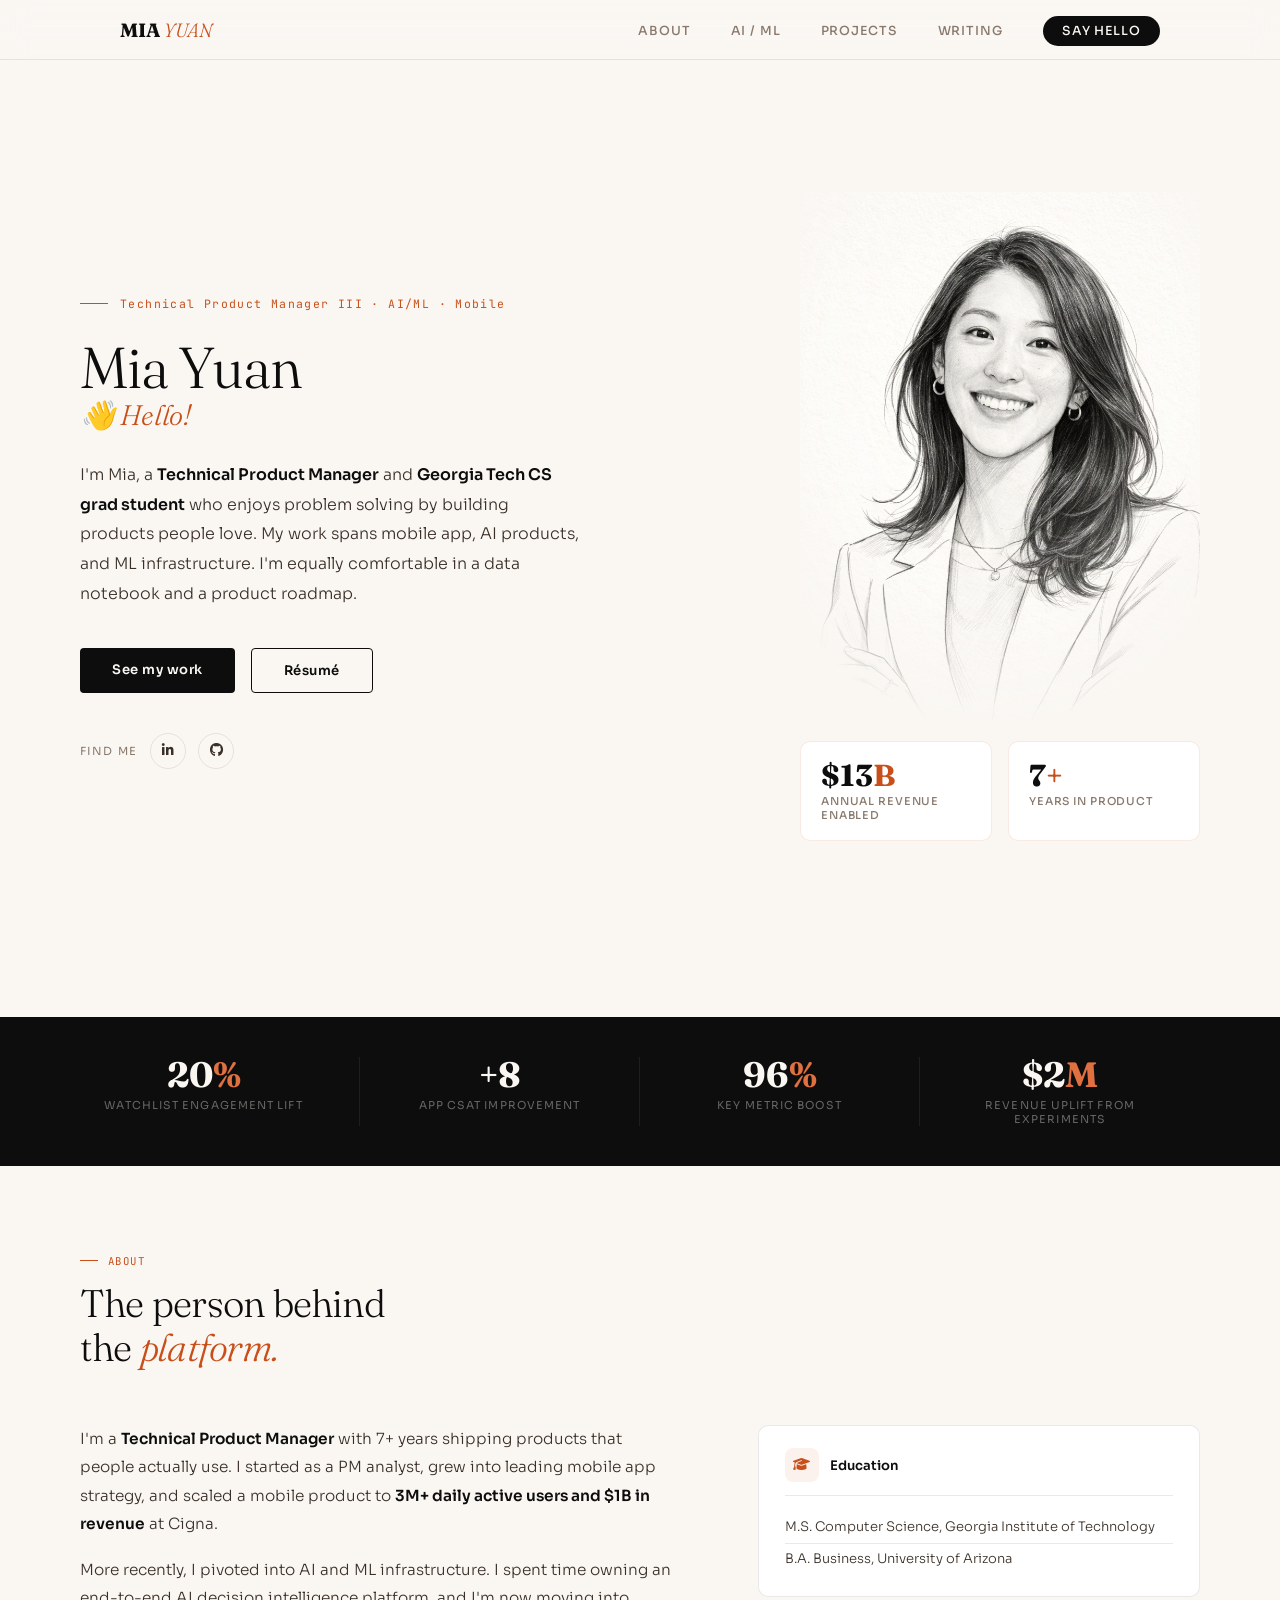
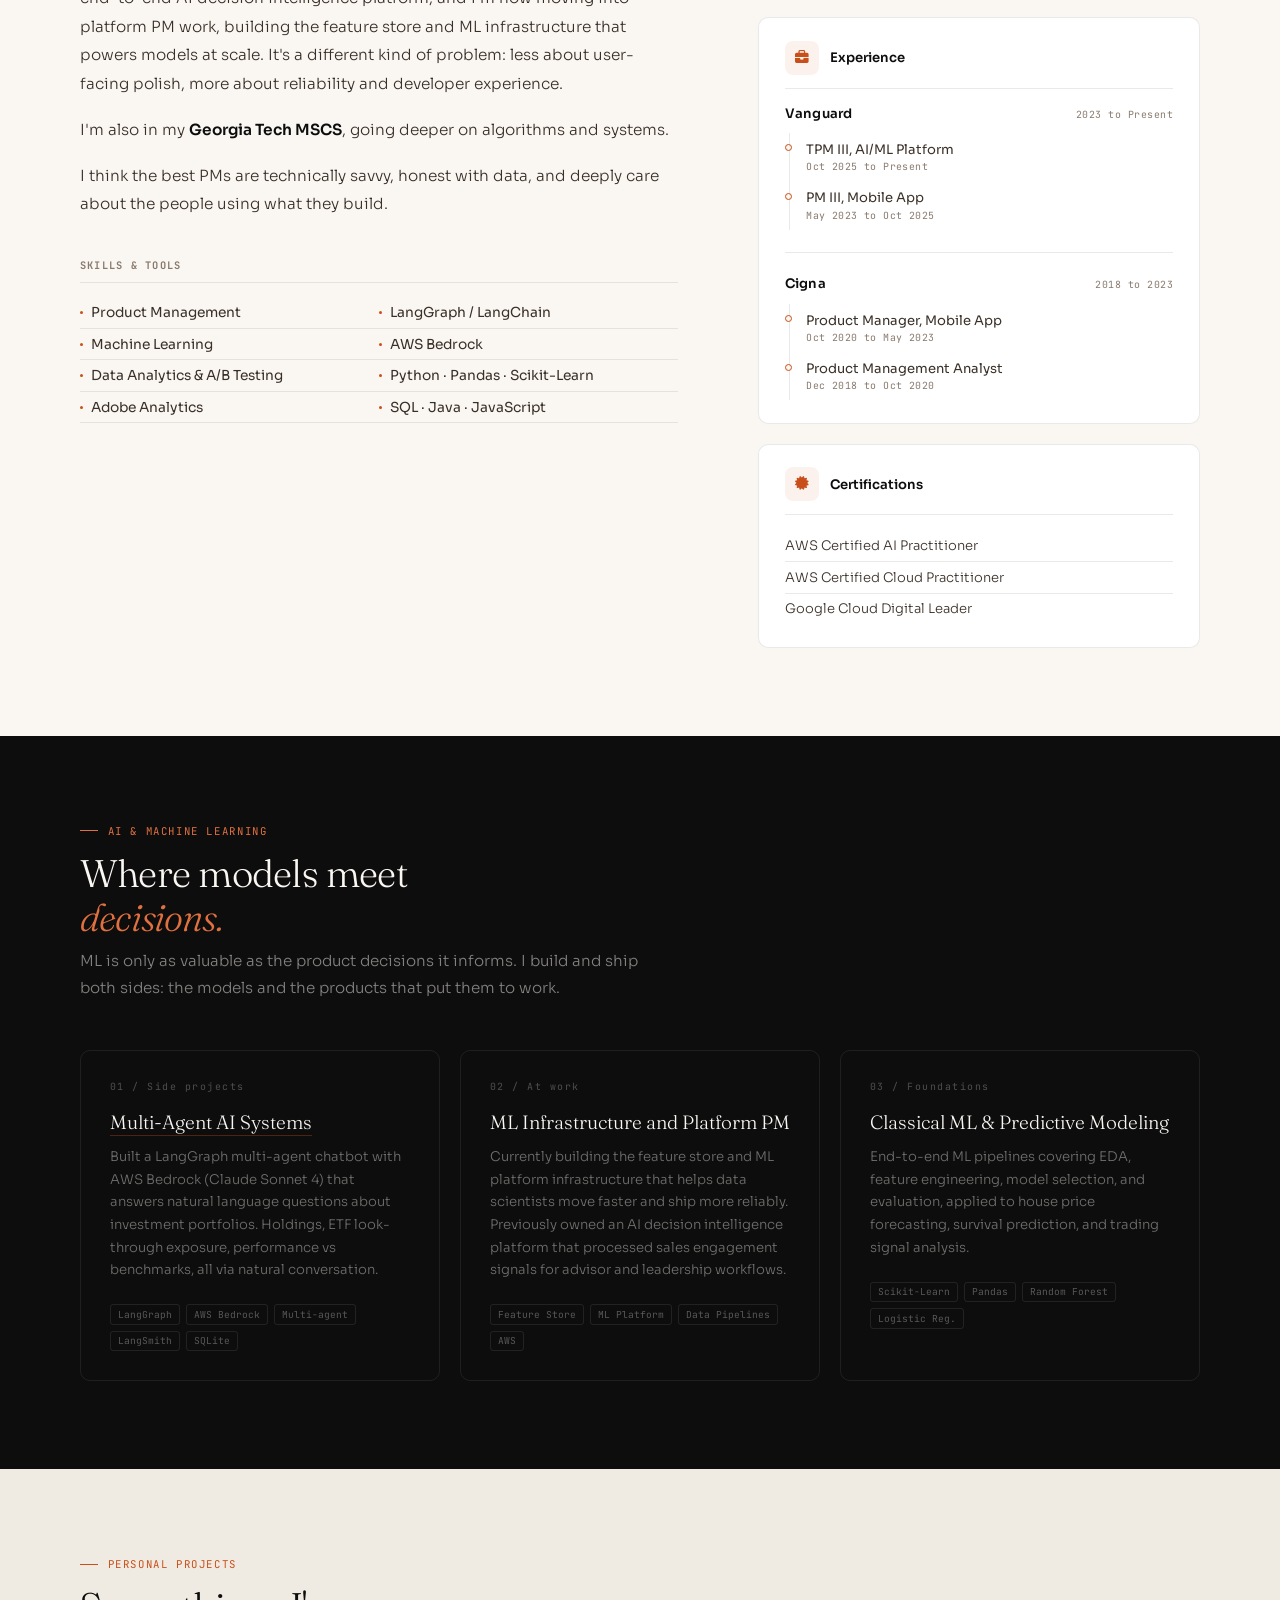
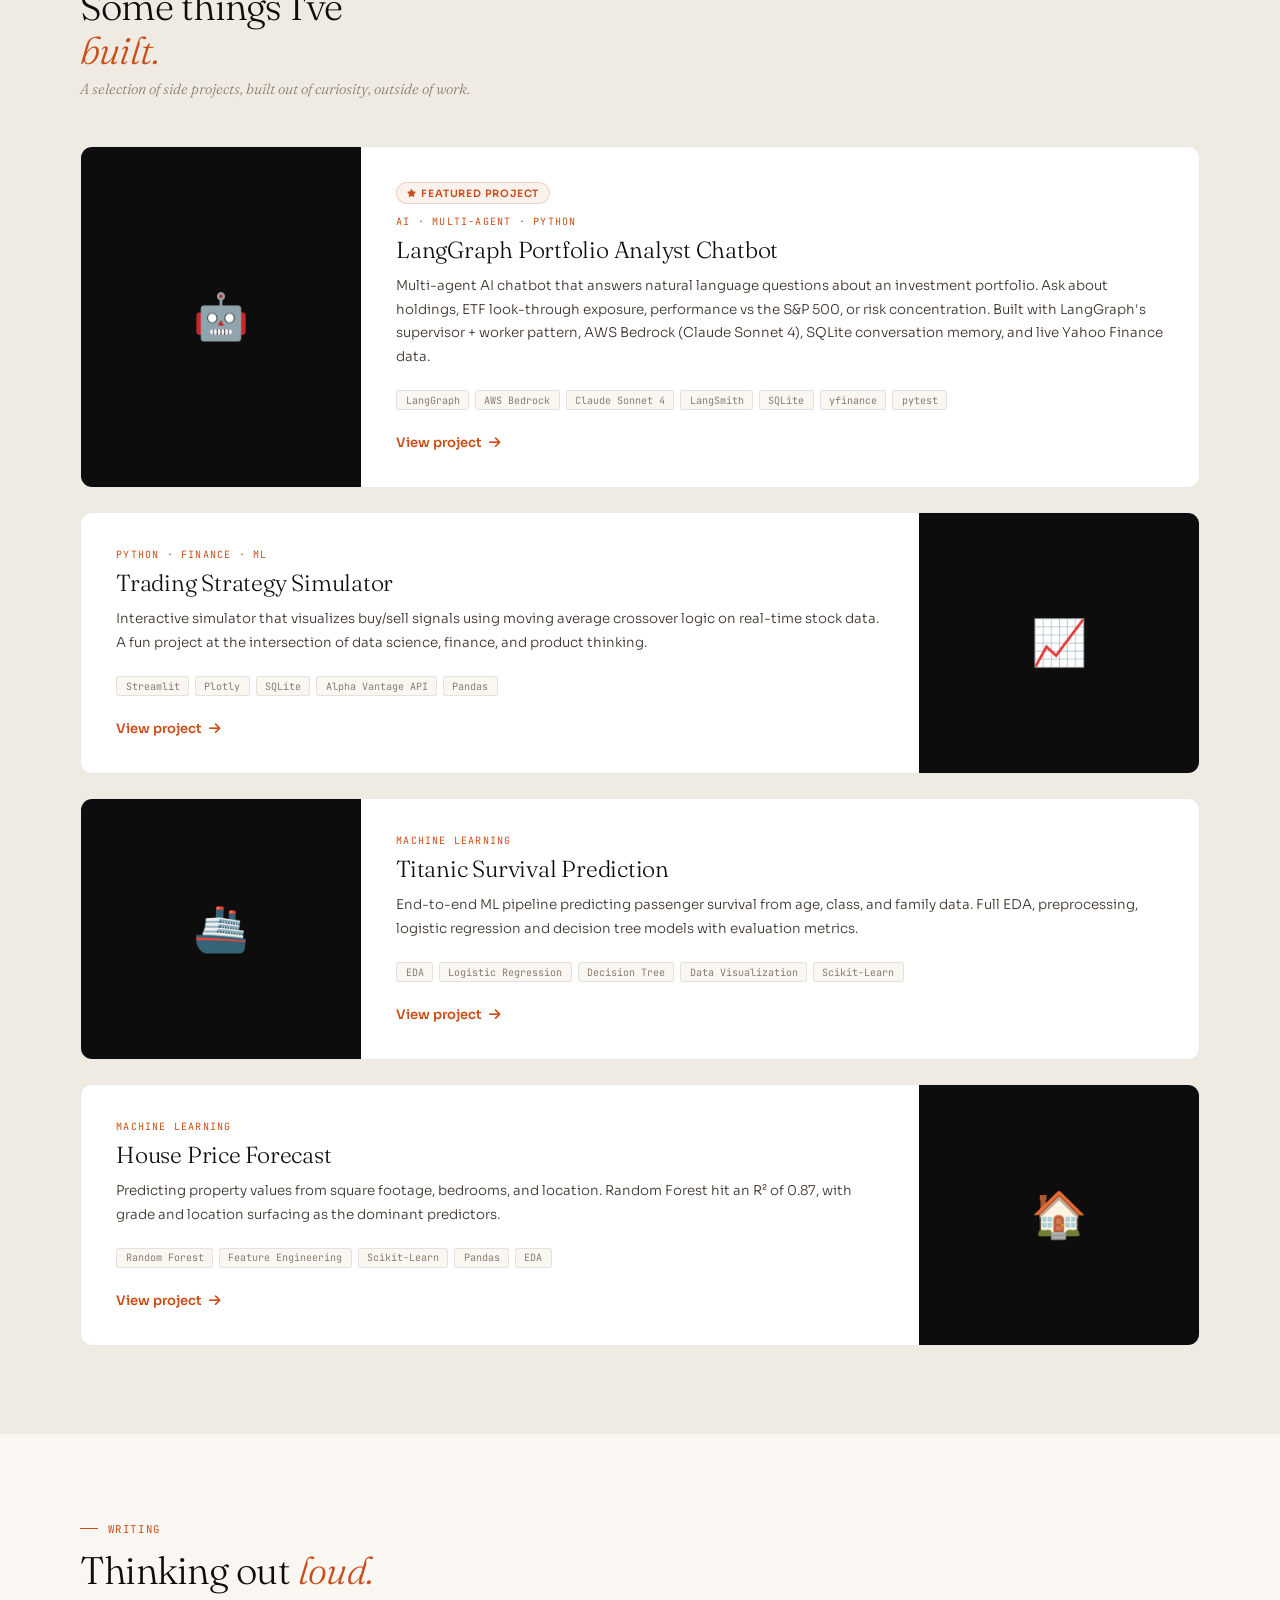
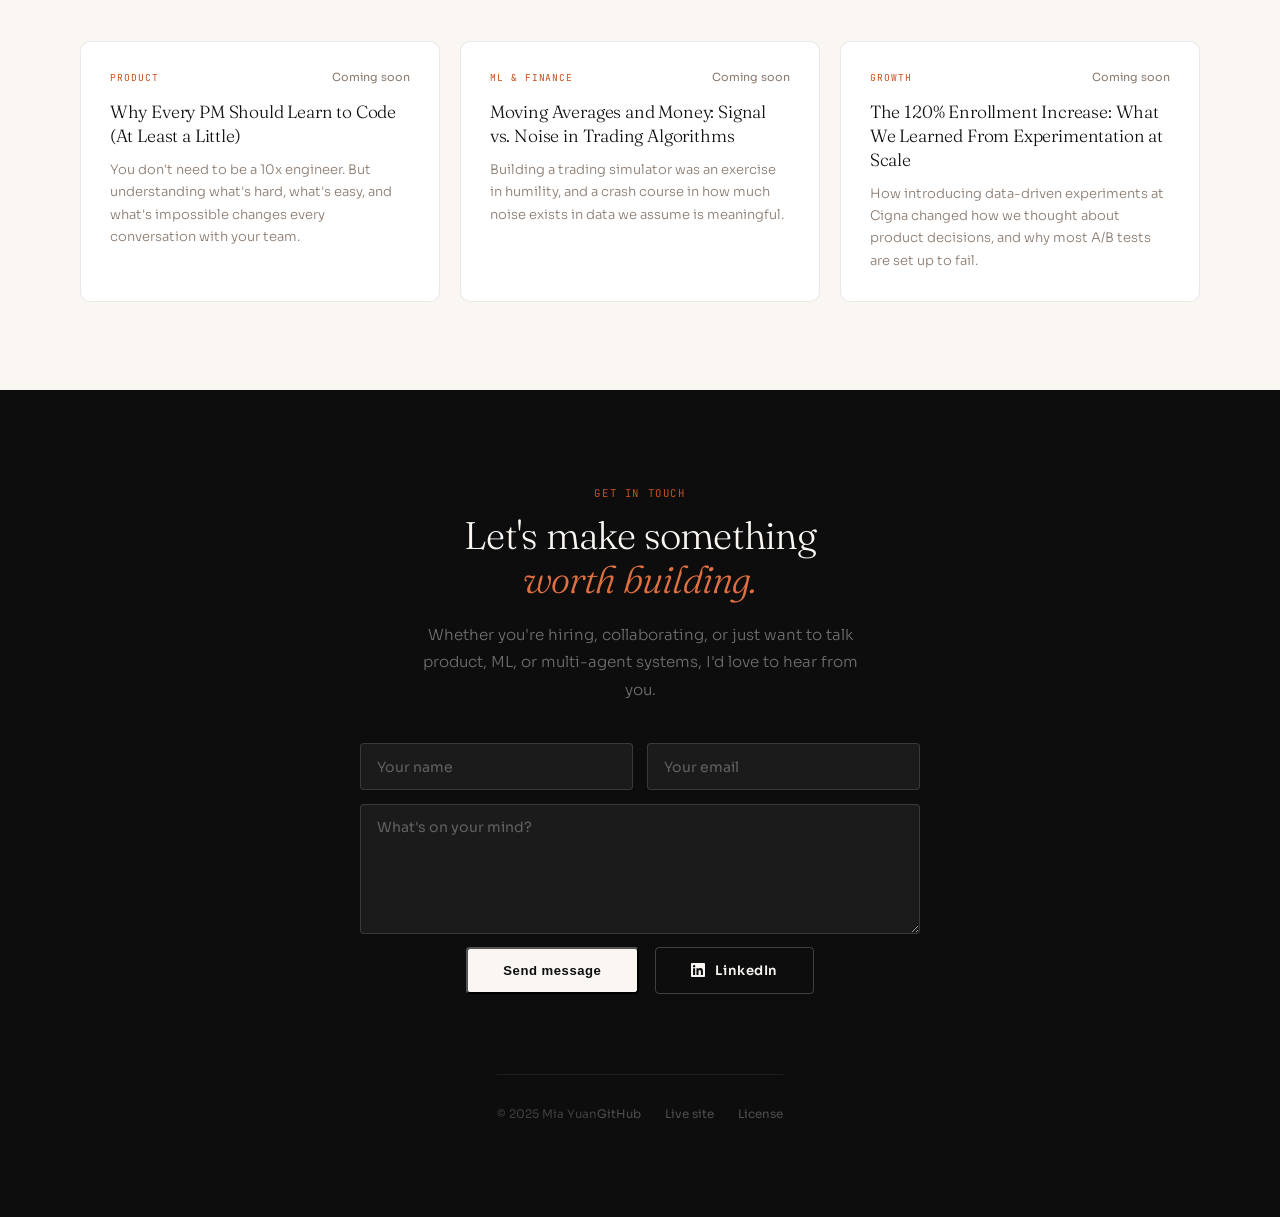
==== commit 98618a9e: "feat:add nav to logo" ====
--- a/index.html
+++ b/index.html
@@ -699,7 +699,7 @@
 <!-- NAV -->
 <nav>
   <div class="nav-inner">
-    <div class="nav-logo">Mia <i>Yuan</i></div>
+    <a href="#" class="nav-logo">Mia <i>Yuan</i></a>
     <ul>
       <li><a href="#about">About</a></li>
       <li><a href="#ml">AI / ML</a></li>
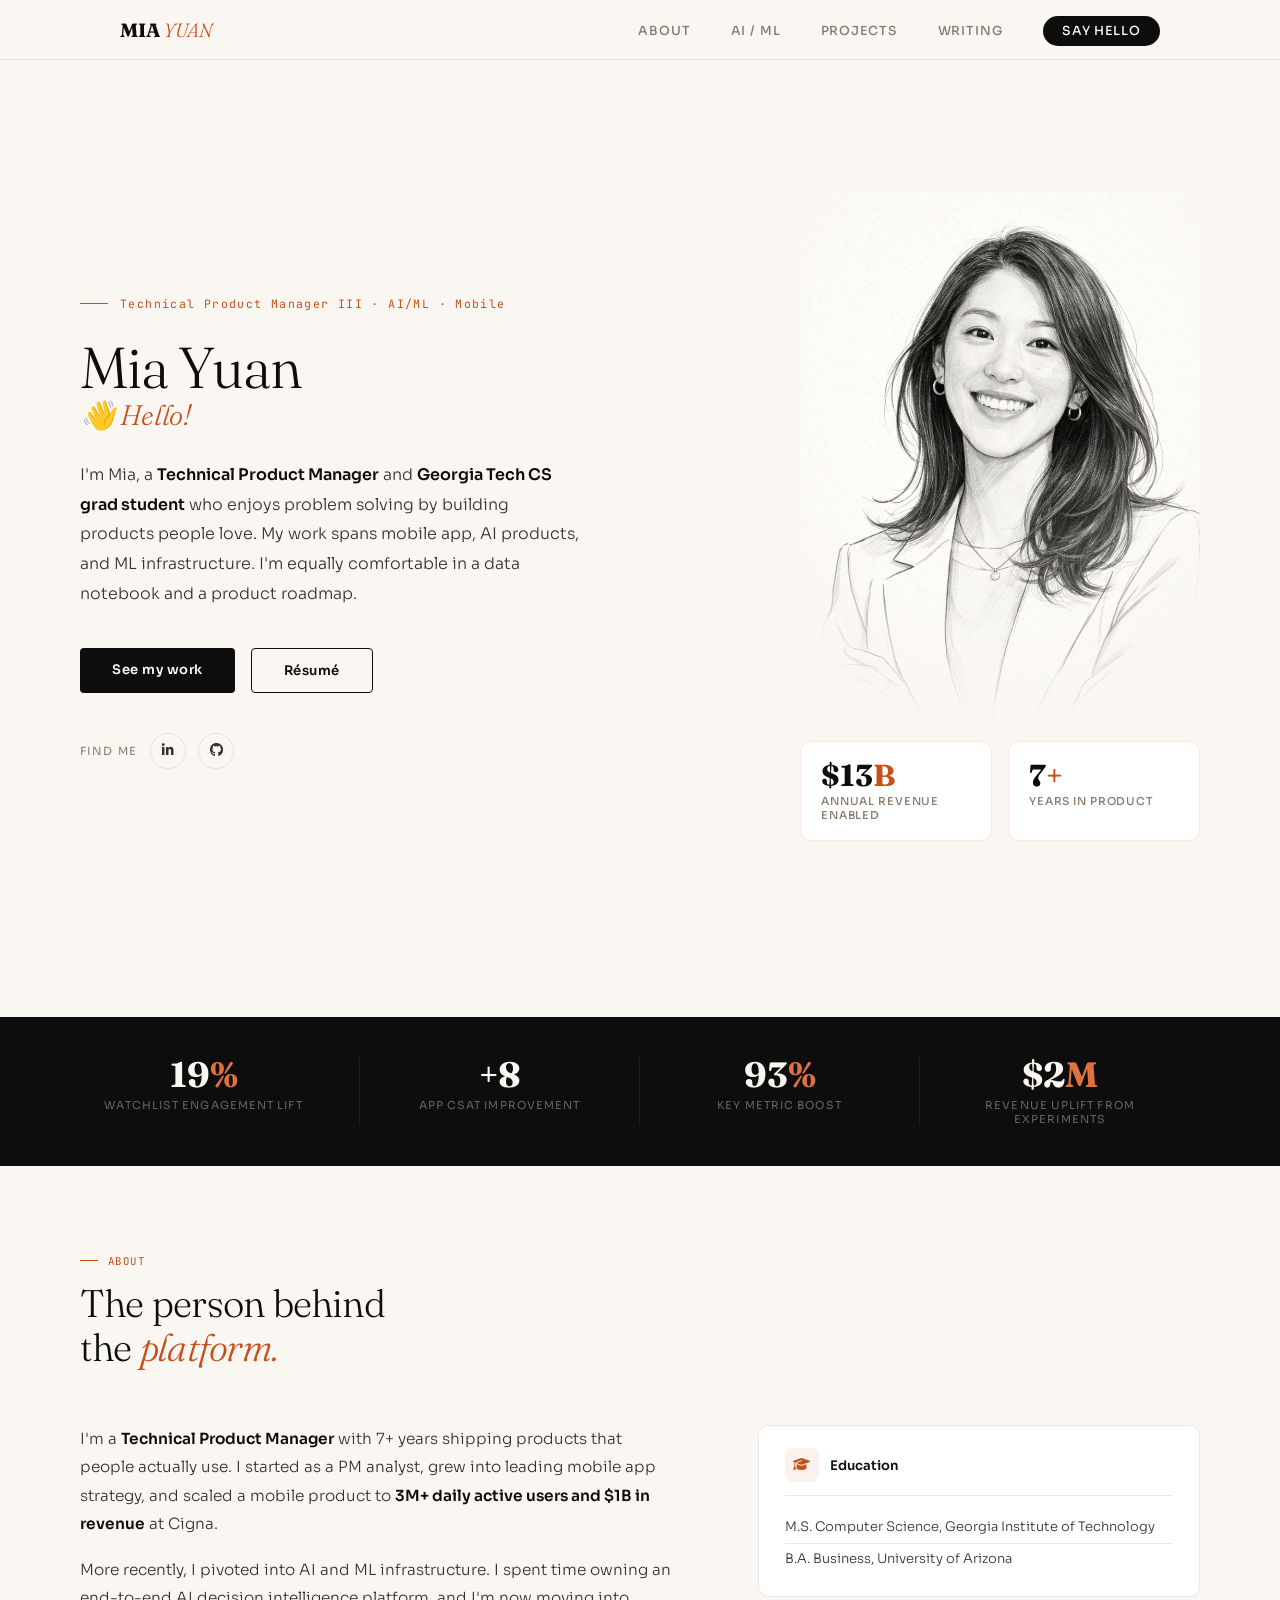
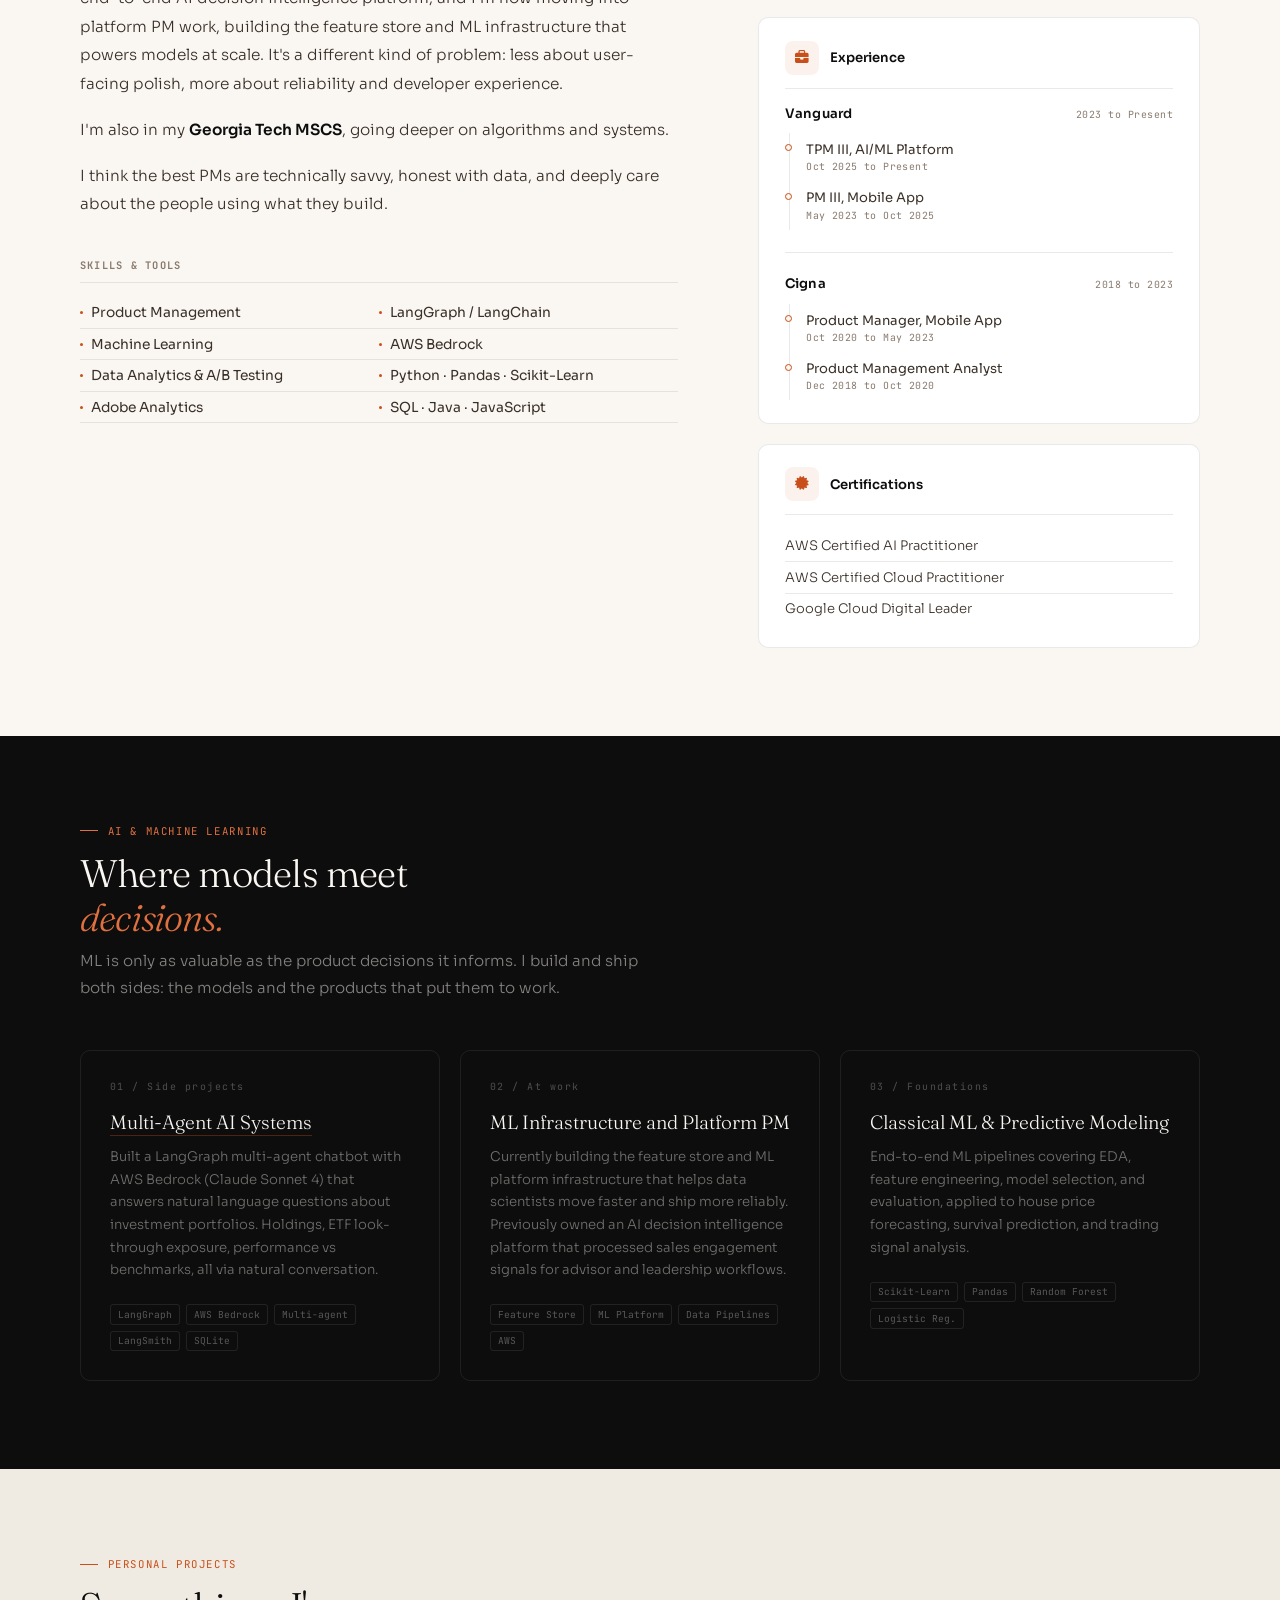
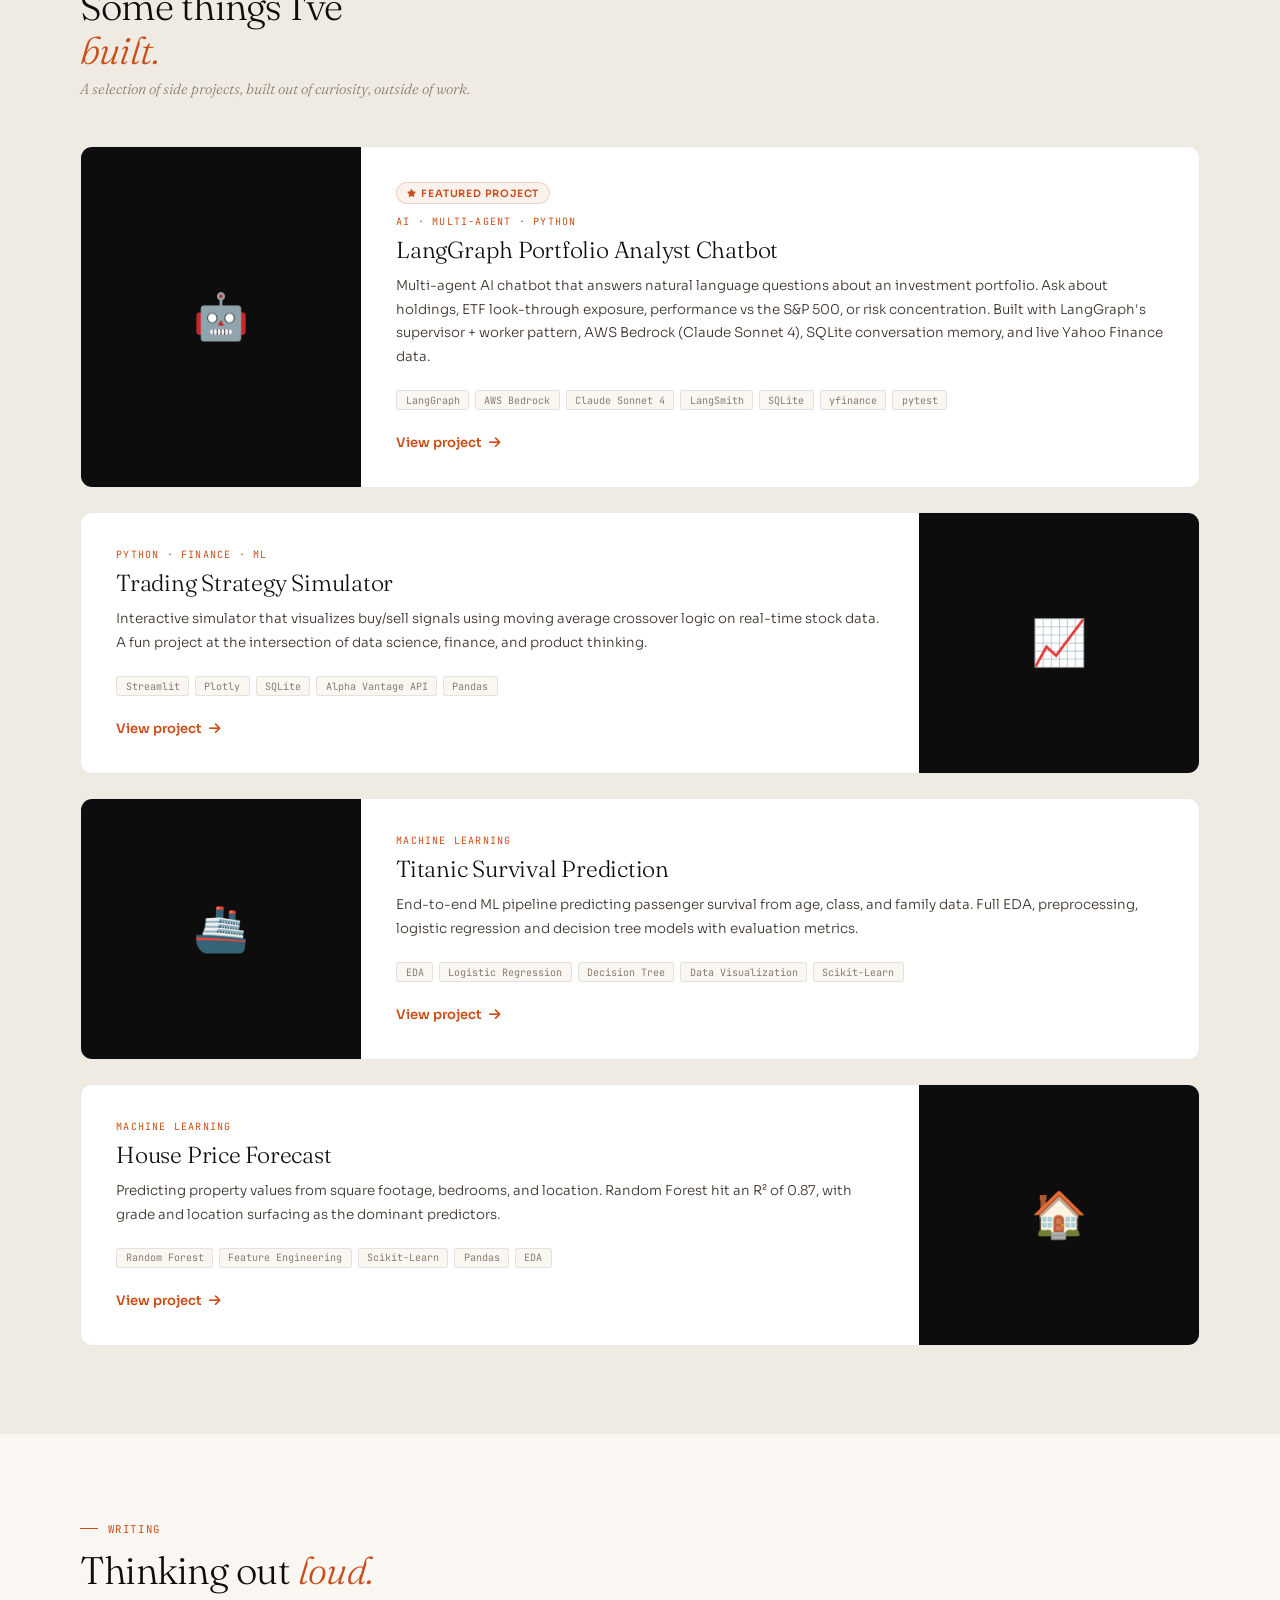
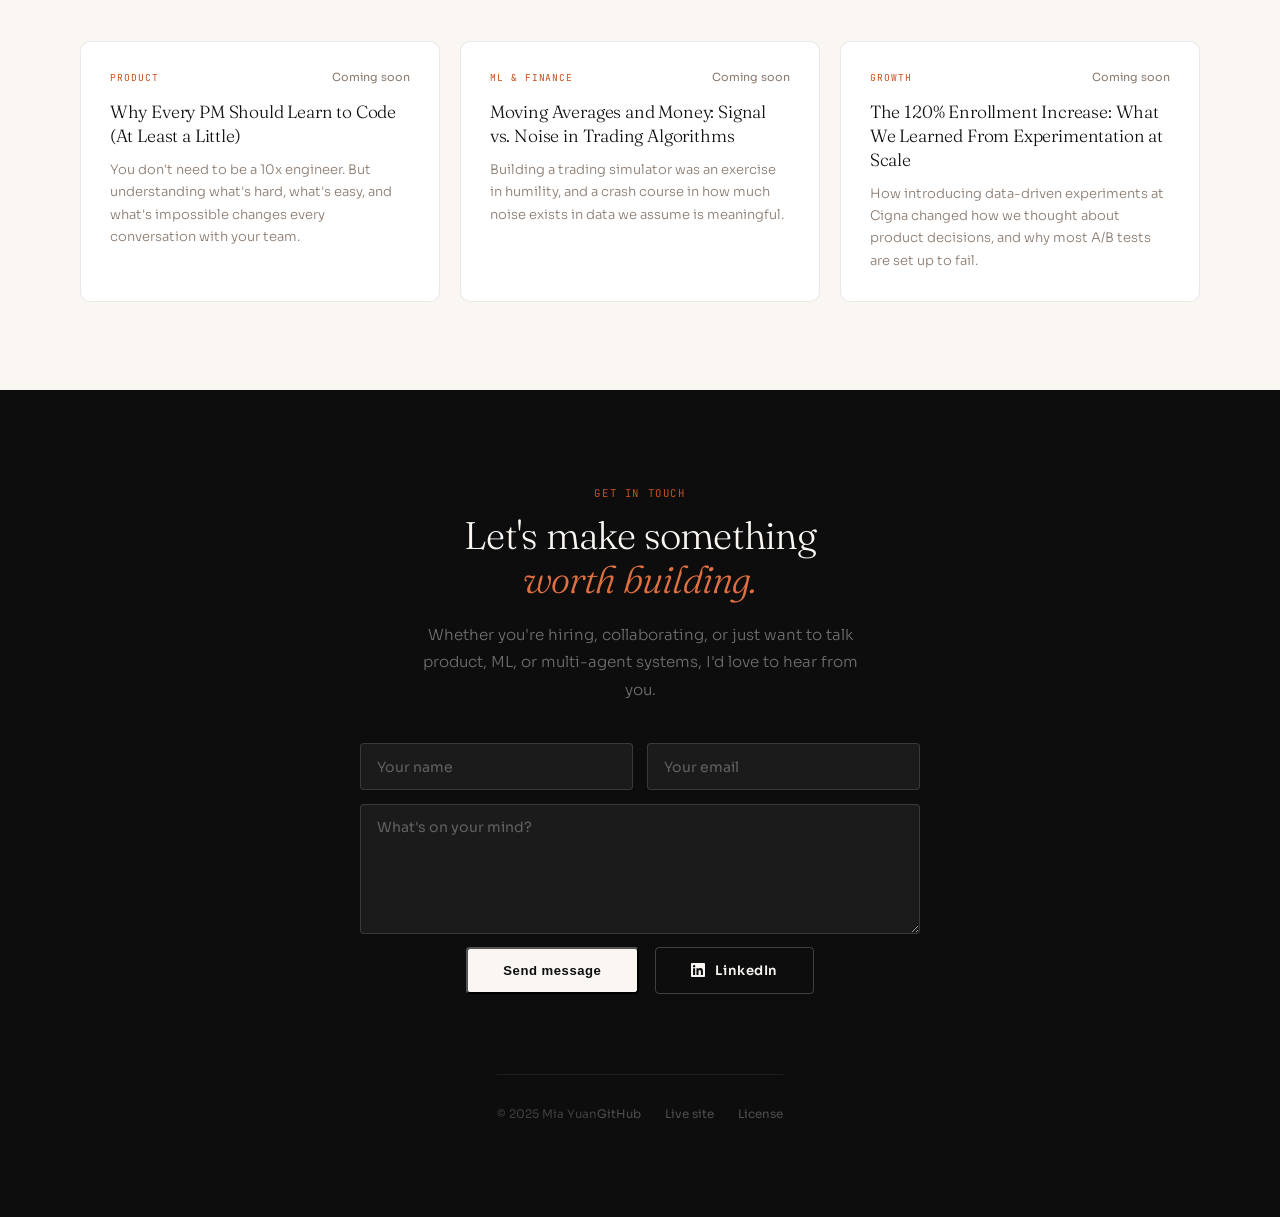
==== commit 8c2161f5: "fix: fixed link for trading strategy simulator" ====
--- a/index.html
+++ b/index.html
@@ -981,7 +981,7 @@
     title: 'Trading Strategy Simulator',
     desc: 'Interactive simulator that visualizes buy/sell signals using moving average crossover logic on real-time stock data. A fun project at the intersection of data science, finance, and product thinking.',
     tech: ['Streamlit', 'Plotly', 'SQLite', 'Alpha Vantage API', 'Pandas'],
-    link: 'https://github.com/miaYmia/trading-strategy-simulator',
+    link: 'https://github.com/miaYmia/trading-simulator',
   },
   {
     emoji: '🚢',
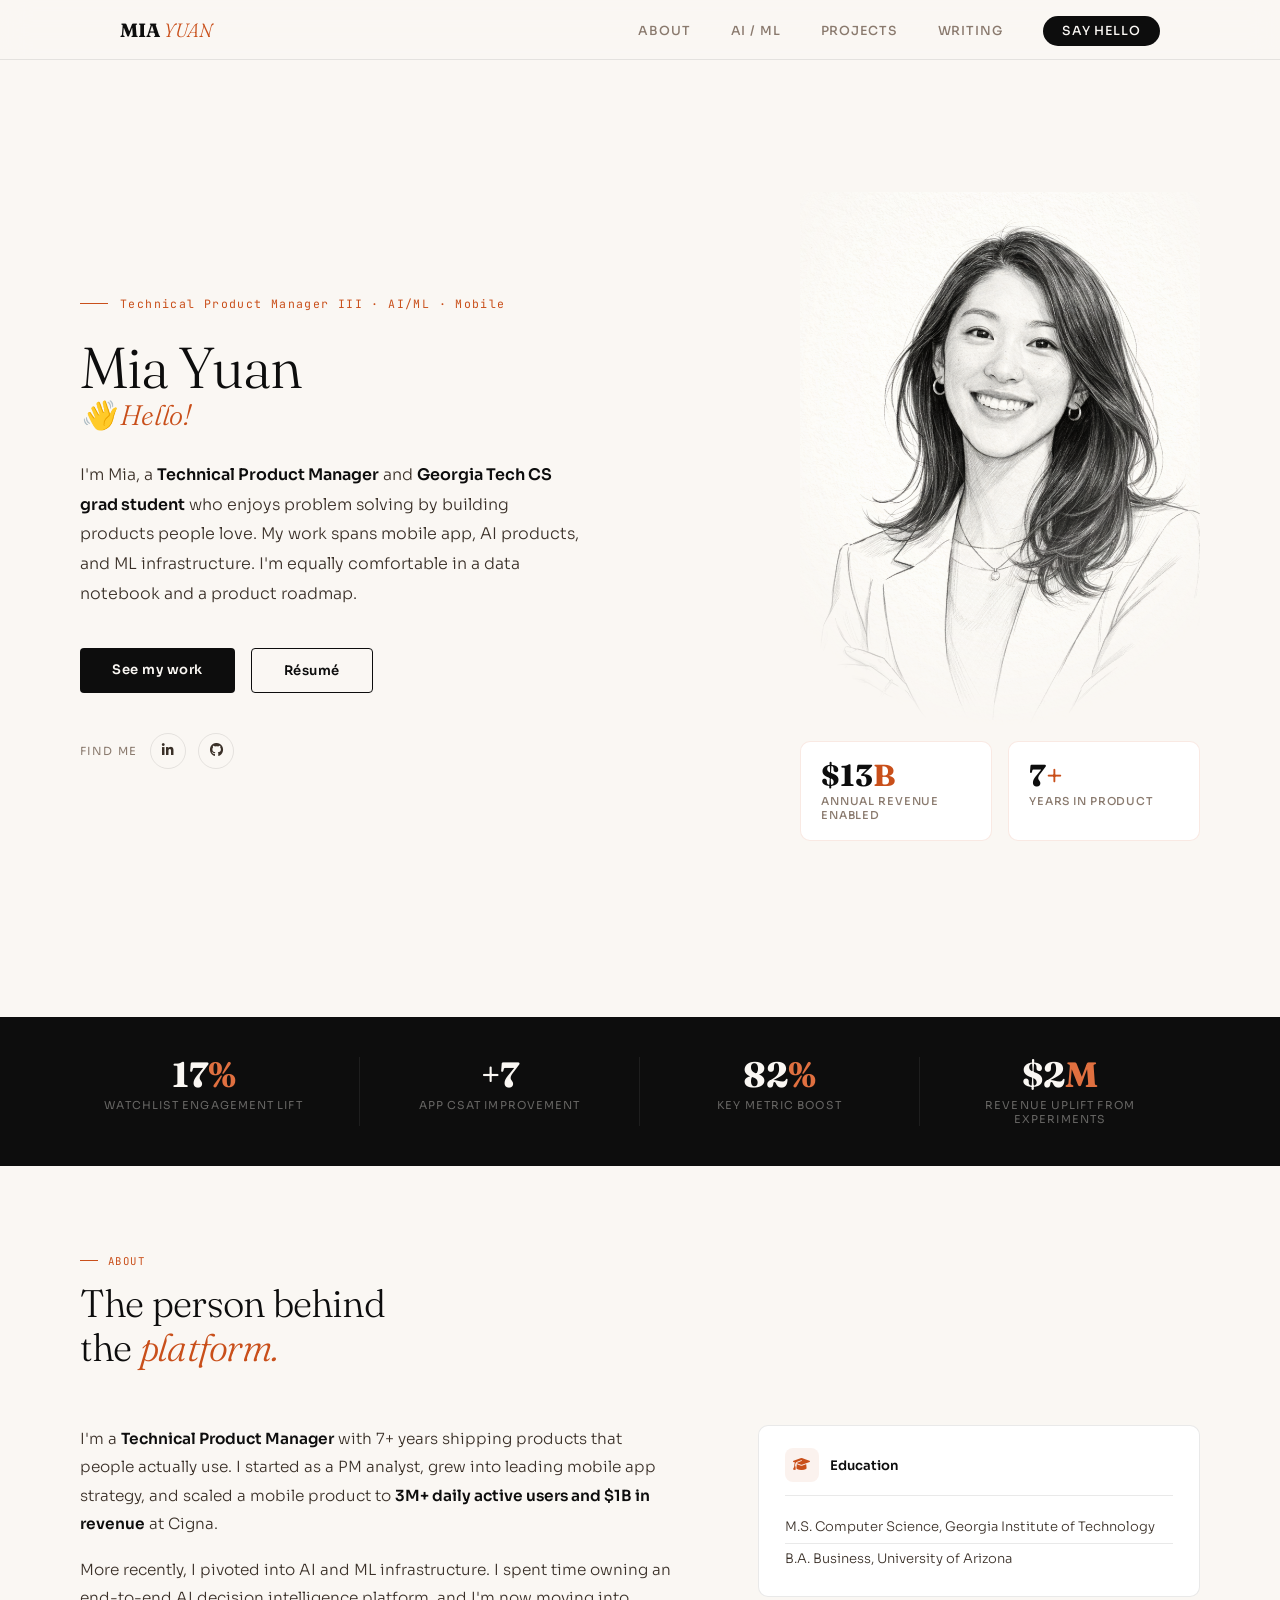
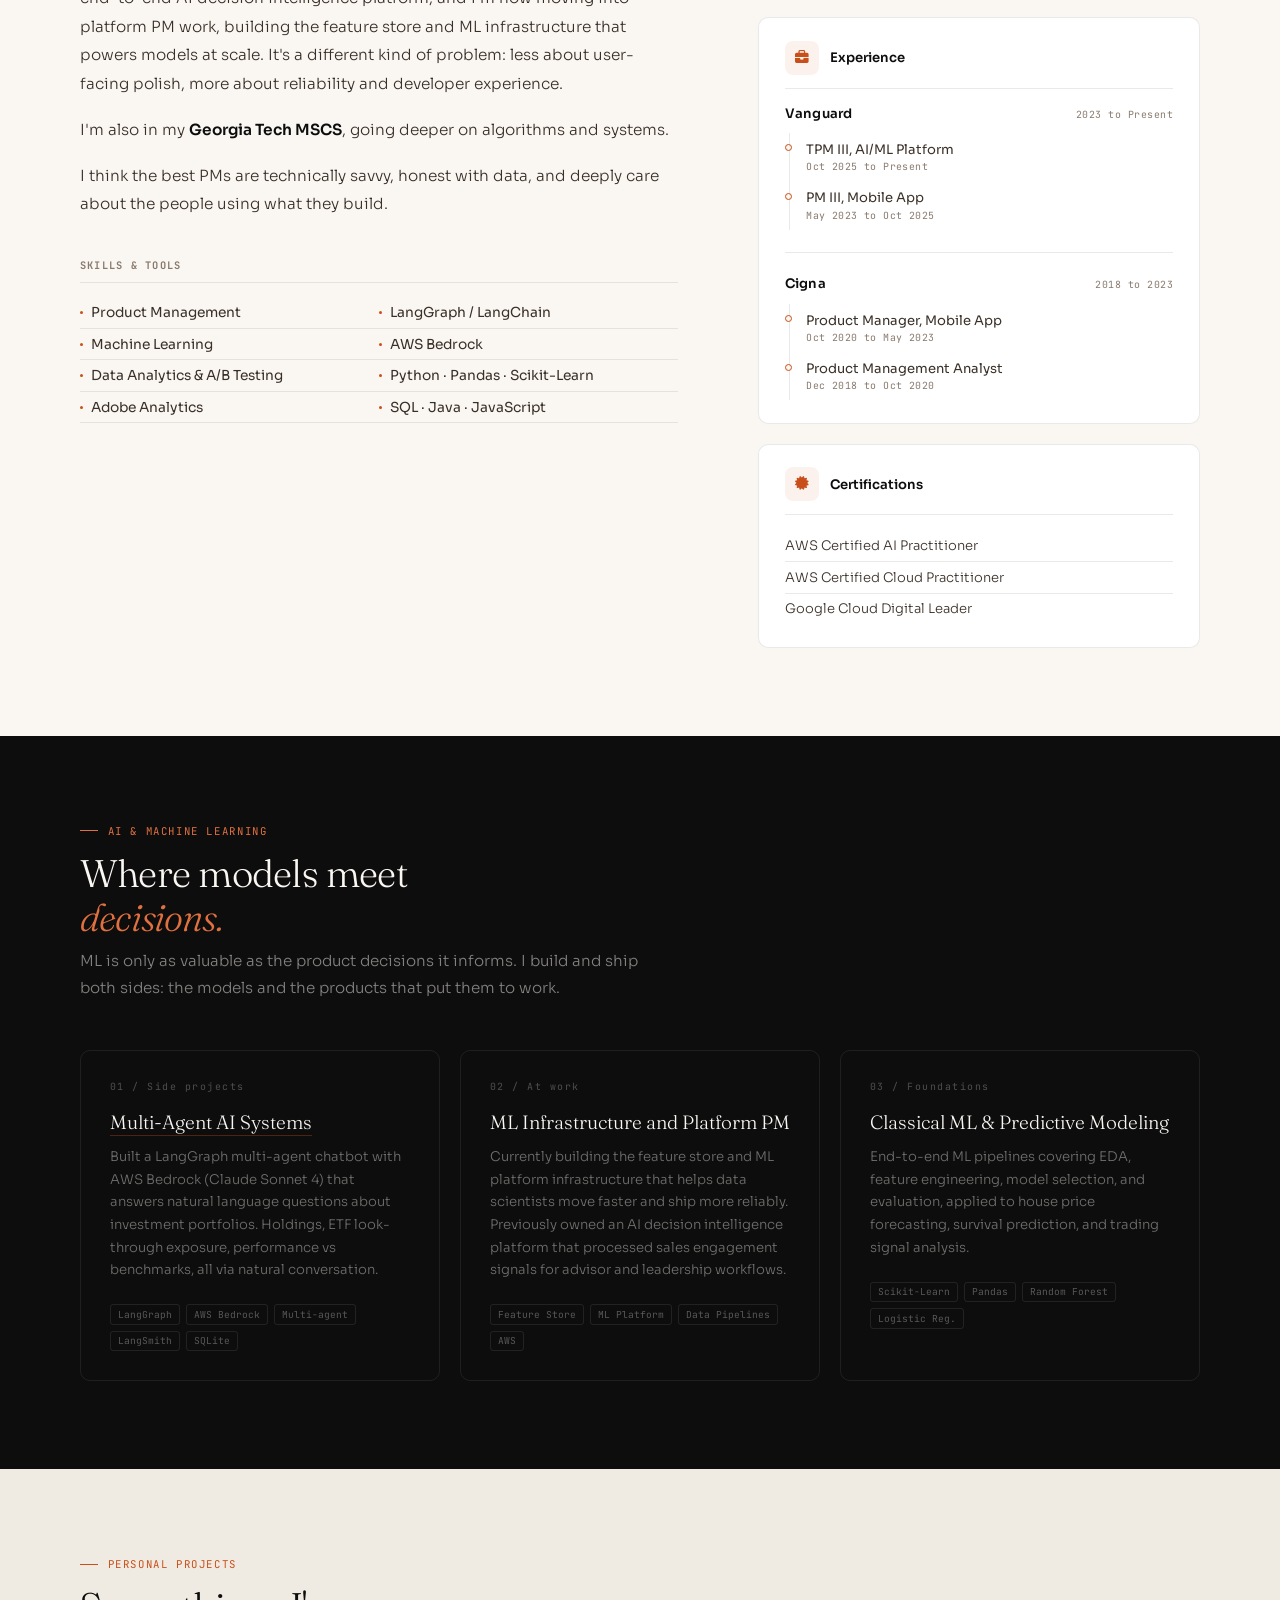
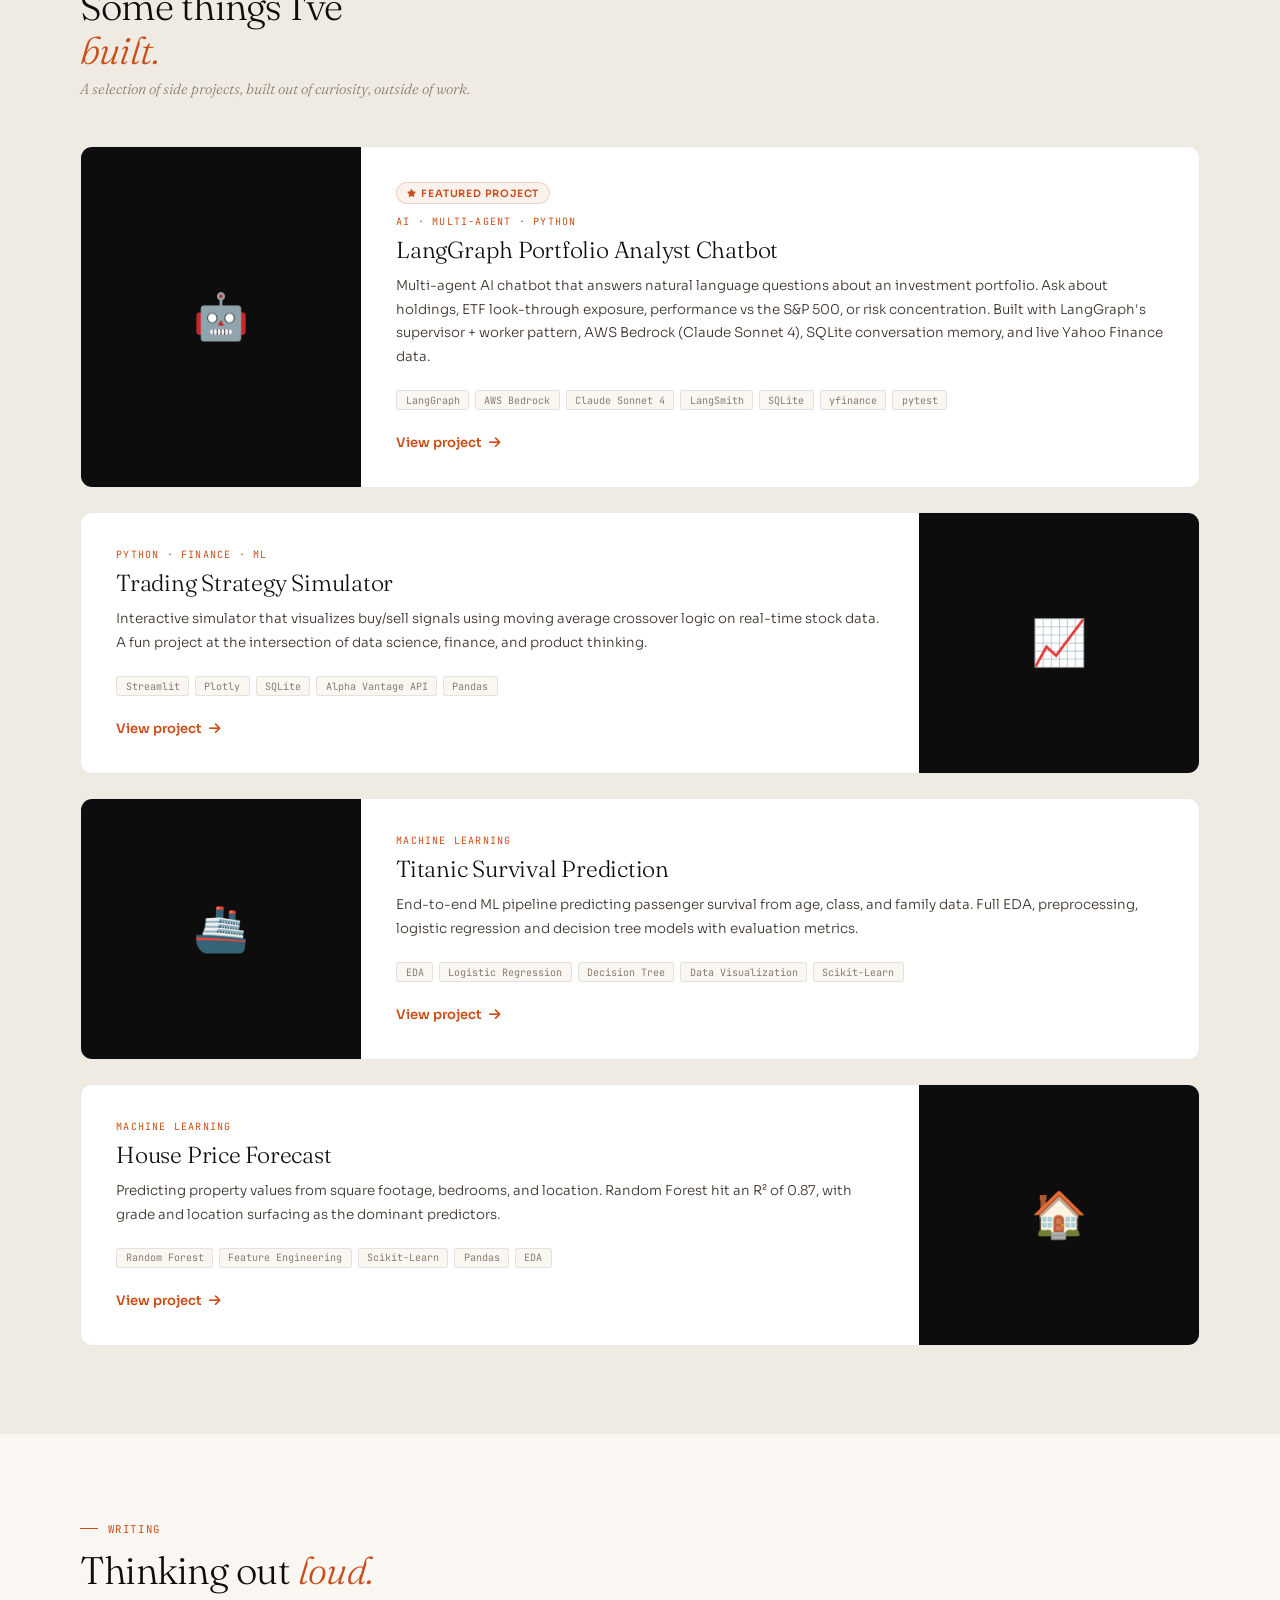
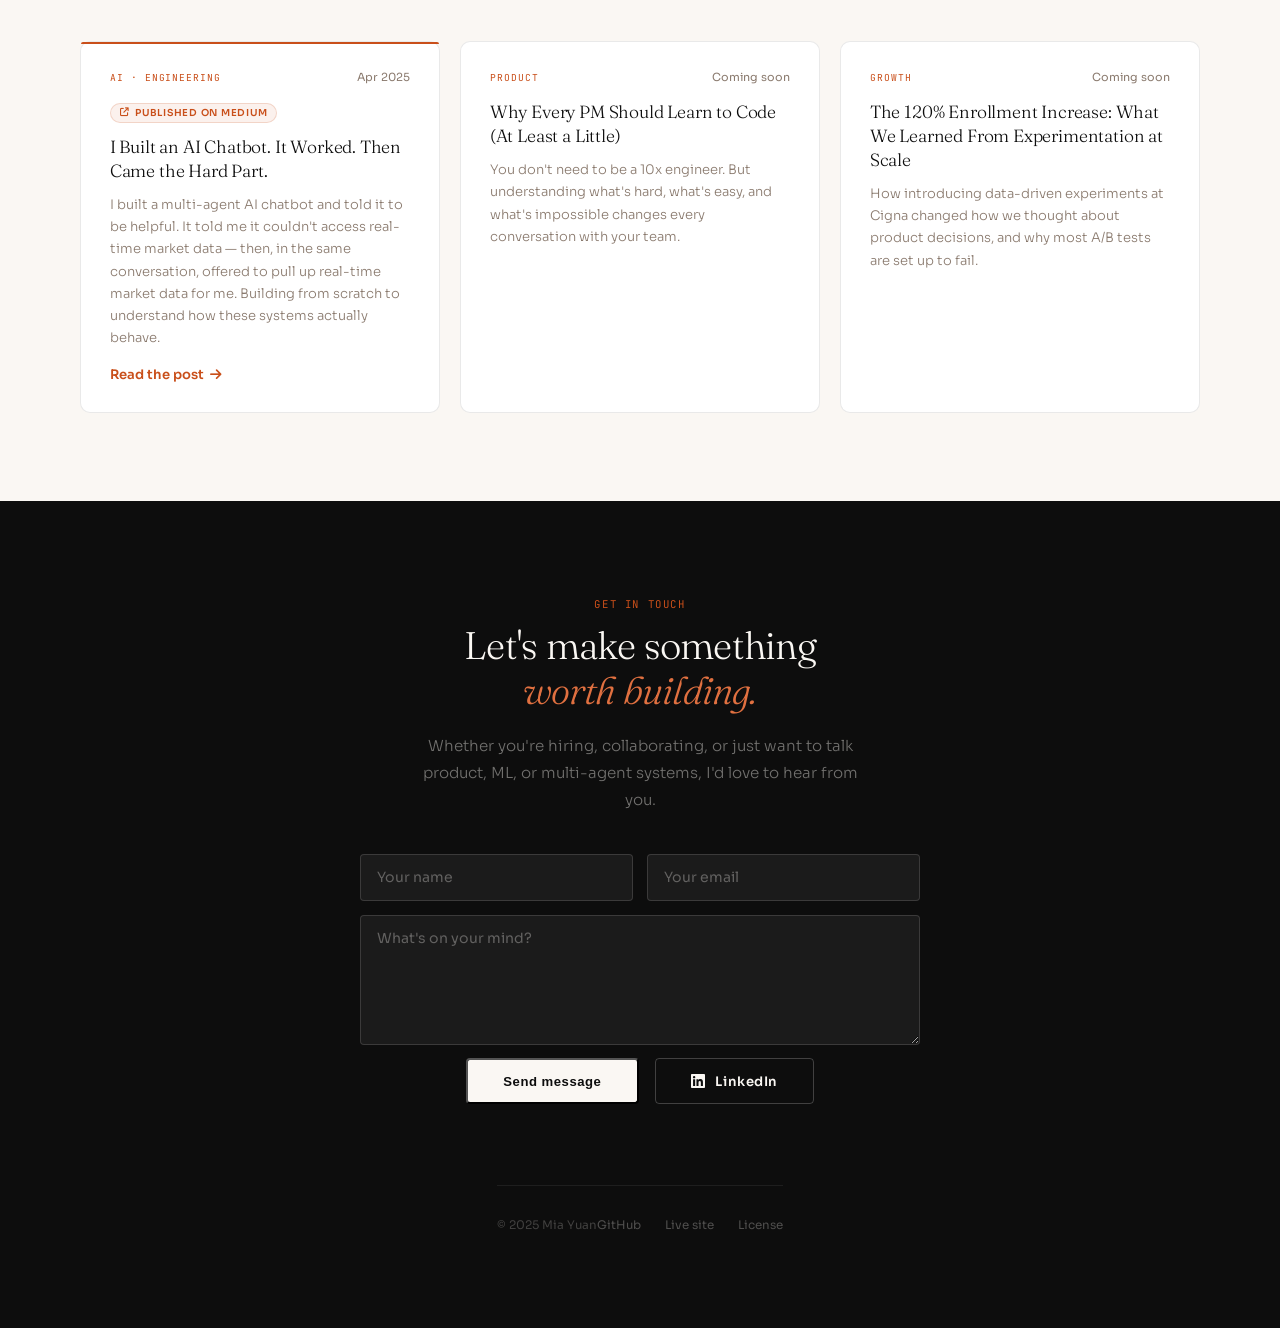
==== commit b3ae9169: "added langgraph blog post" ====
--- a/index.html
+++ b/index.html
@@ -176,6 +176,37 @@
       transition: opacity 0.55s ease, transform 0.55s cubic-bezier(0.16,1,0.3,1);
     }
     .bcard-fan.on { opacity:1; transform: translateY(0) rotate(0deg); }
+
+    /* Featured blog card */
+    .bcard-featured {
+      display: block;
+      text-decoration: none;
+      border-color: rgba(201,79,26,0.2);
+      background: linear-gradient(135deg, #fff 80%, rgba(201,79,26,0.04));
+      position: relative;
+    }
+    .bcard-featured::before {
+      content: '';
+      position: absolute; top: 0; left: 0; right: 0; height: 2px;
+      background: var(--ember); border-radius: 10px 10px 0 0;
+    }
+    .bcard-live-badge {
+      display: inline-flex; align-items: center; gap: 0.35rem;
+      background: rgba(201,79,26,0.08); color: var(--ember);
+      font-size: 0.6rem; font-weight: 600; letter-spacing: 0.08em;
+      text-transform: uppercase; padding: 0.2rem 0.55rem;
+      border-radius: 100px; margin-bottom: 0.75rem;
+      border: 1px solid rgba(201,79,26,0.18);
+      width: fit-content;
+    }
+    .bcard-read-link {
+      display: inline-flex; align-items: center; gap: 0.4rem;
+      font-size: 0.82rem; font-weight: 600;
+      color: var(--ember); text-decoration: none;
+      margin-top: 1rem;
+      transition: gap 0.2s;
+    }
+    .bcard-read-link:hover { gap: 0.65rem; }
 
     /* 12. Nav link underline sweep */
     nav a:not(.nav-pill) {
@@ -913,15 +944,17 @@
   <div class="eyebrow r">Writing</div>
   <h2 class="sh r">Thinking out <em>loud.</em></h2>
   <div class="blog-grid">
-    <div class="bcard bcard-fan r d1">
+    <a href="https://miaymia.medium.com/i-built-an-ai-chatbot-it-worked-then-came-the-hard-part-5ae66a579001" target="_blank" class="bcard bcard-fan bcard-featured r d1">
+      <div class="bcard-meta"><span class="bcard-tag">AI · Engineering</span><span class="bcard-date">Apr 2025</span></div>
+      <div class="bcard-live-badge"><i class="fa-solid fa-arrow-up-right-from-square" style="font-size:0.55rem"></i> Published on Medium</div>
+      <h3>I Built an AI Chatbot. It Worked. Then Came the Hard Part.</h3>
+      <p>I built a multi-agent AI chatbot and told it to be helpful. It told me it couldn't access real-time market data — then, in the same conversation, offered to pull up real-time market data for me. Building from scratch to understand how these systems actually behave.</p>
+      <div class="bcard-read-link">Read the post <i class="fa-solid fa-arrow-right"></i></div>
+    </a>
+    <div class="bcard bcard-fan r d2">
       <div class="bcard-meta"><span class="bcard-tag">Product</span><span class="bcard-date">Coming soon</span></div>
       <h3>Why Every PM Should Learn to Code (At Least a Little)</h3>
       <p>You don't need to be a 10x engineer. But understanding what's hard, what's easy, and what's impossible changes every conversation with your team.</p>
-    </div>
-    <div class="bcard bcard-fan r d2">
-      <div class="bcard-meta"><span class="bcard-tag">ML & Finance</span><span class="bcard-date">Coming soon</span></div>
-      <h3>Moving Averages and Money: Signal vs. Noise in Trading Algorithms</h3>
-      <p>Building a trading simulator was an exercise in humility, and a crash course in how much noise exists in data we assume is meaningful.</p>
     </div>
     <div class="bcard bcard-fan r d3">
       <div class="bcard-meta"><span class="bcard-tag">Growth</span><span class="bcard-date">Coming soon</span></div>
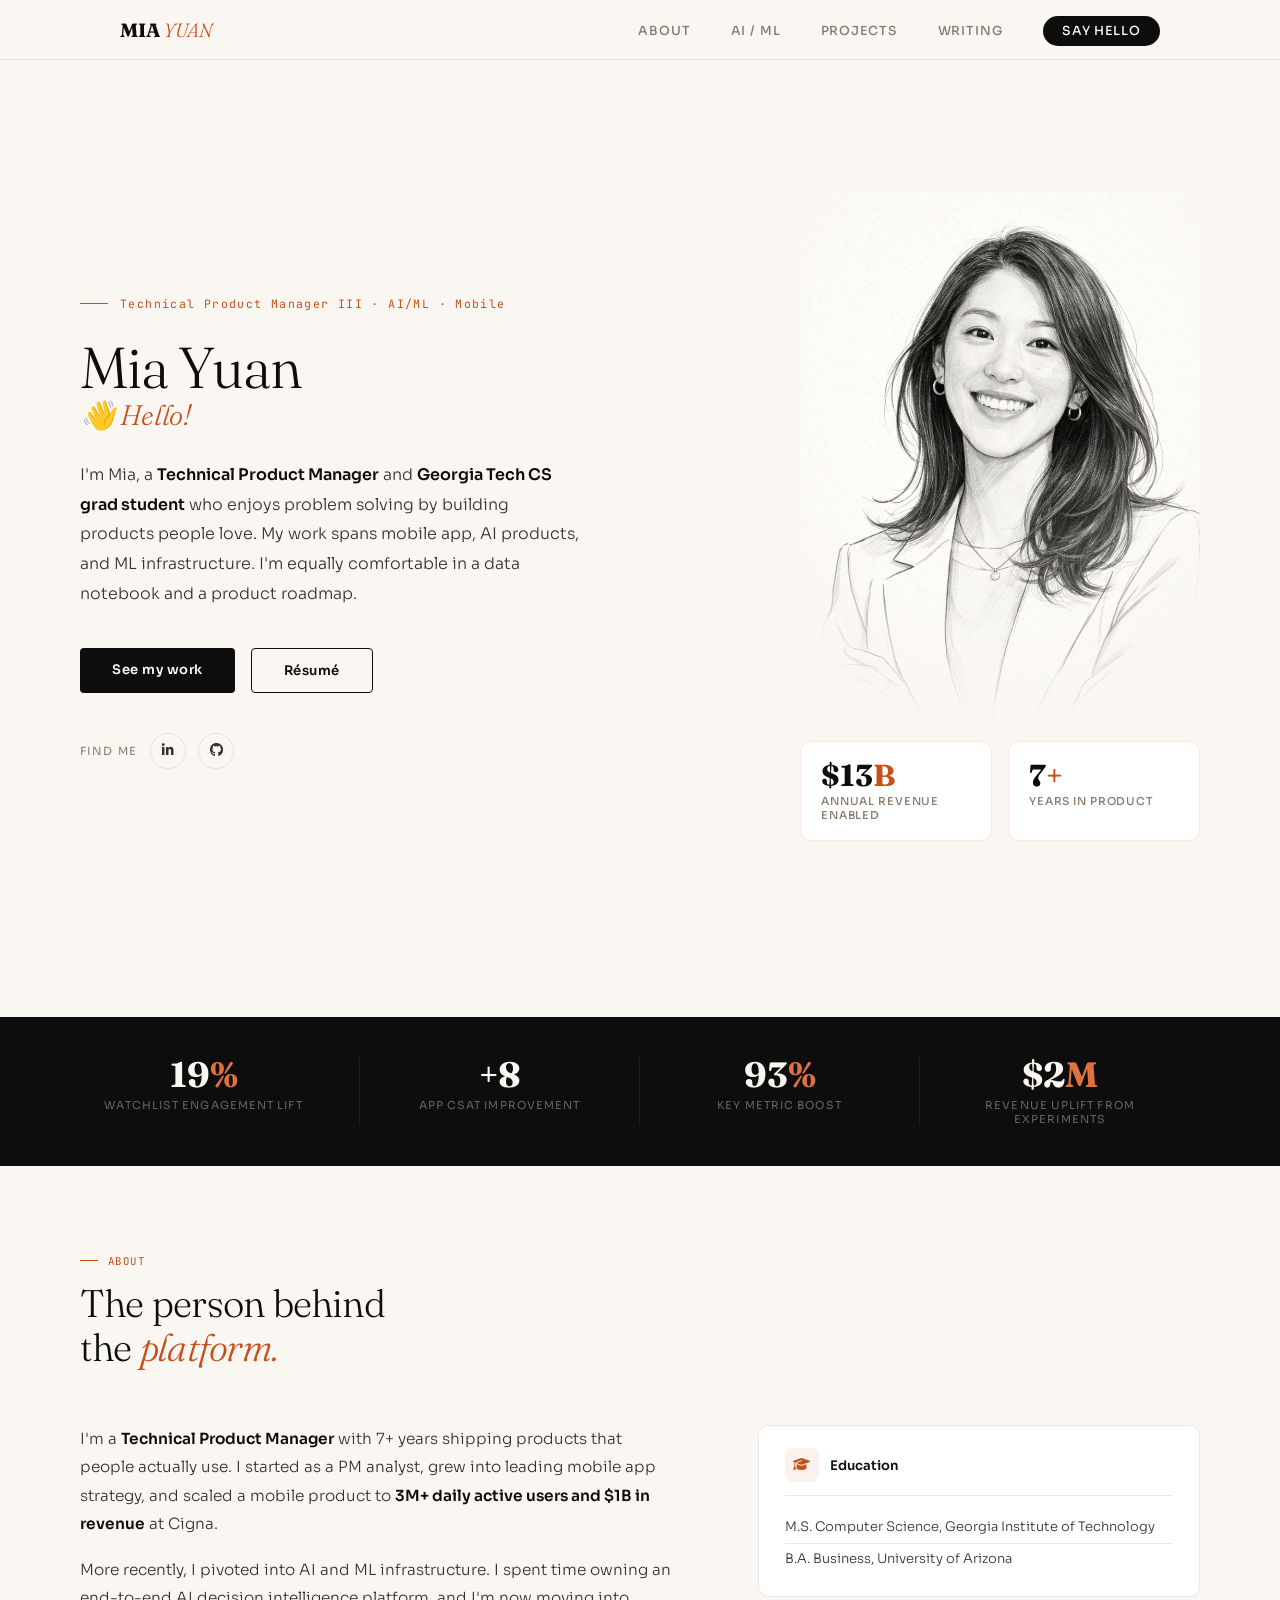
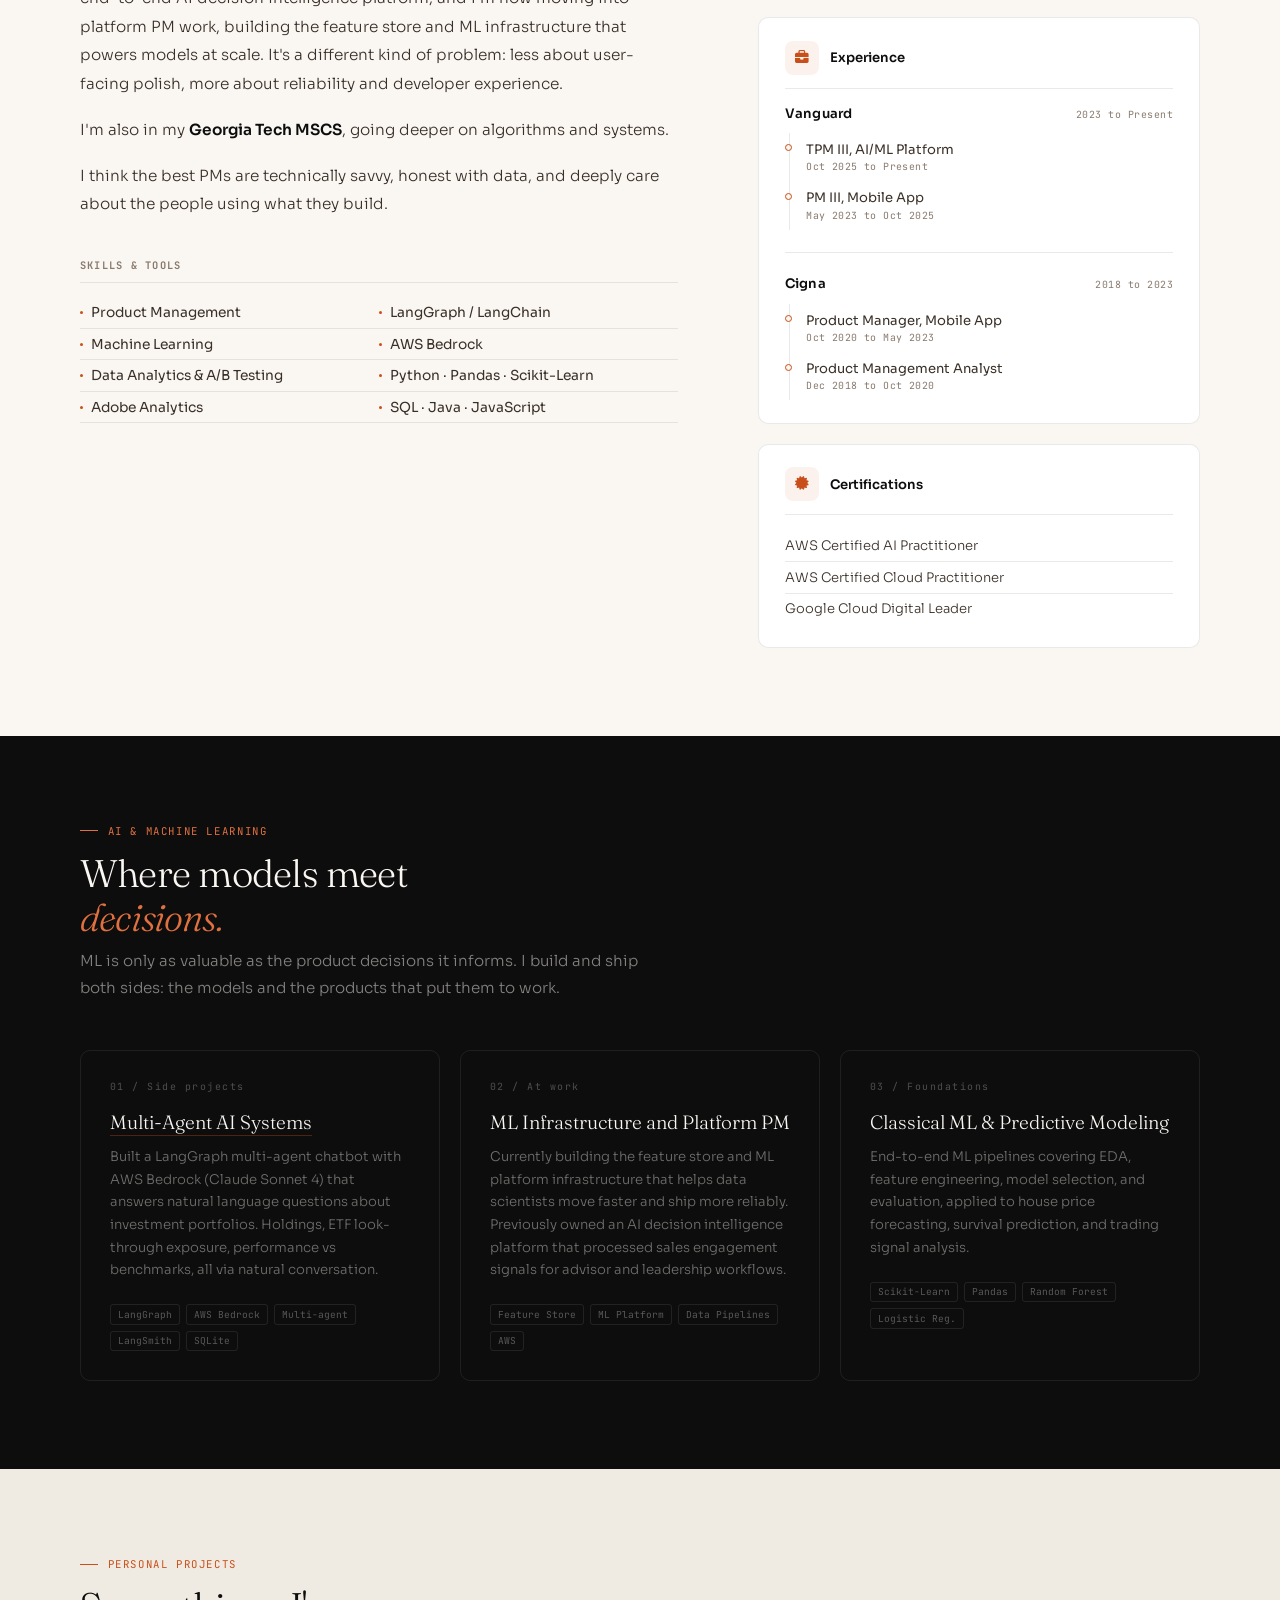
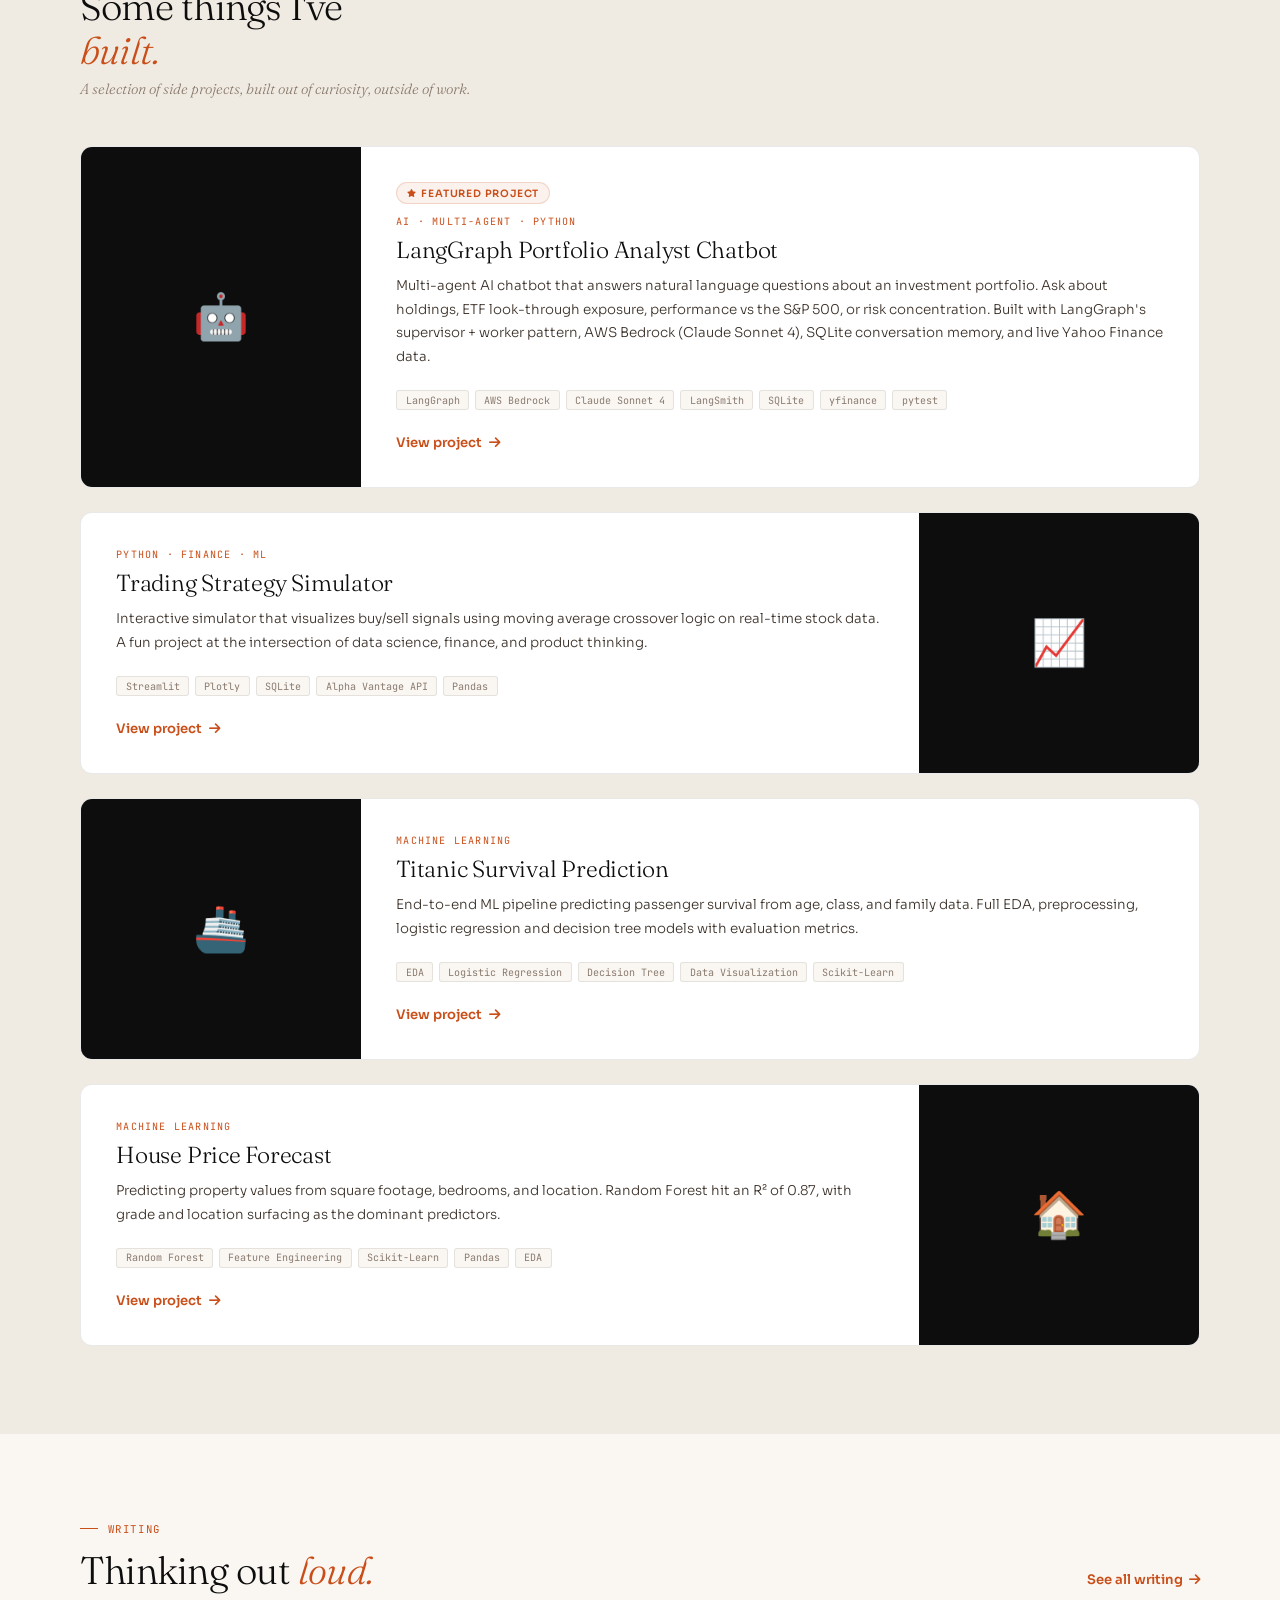
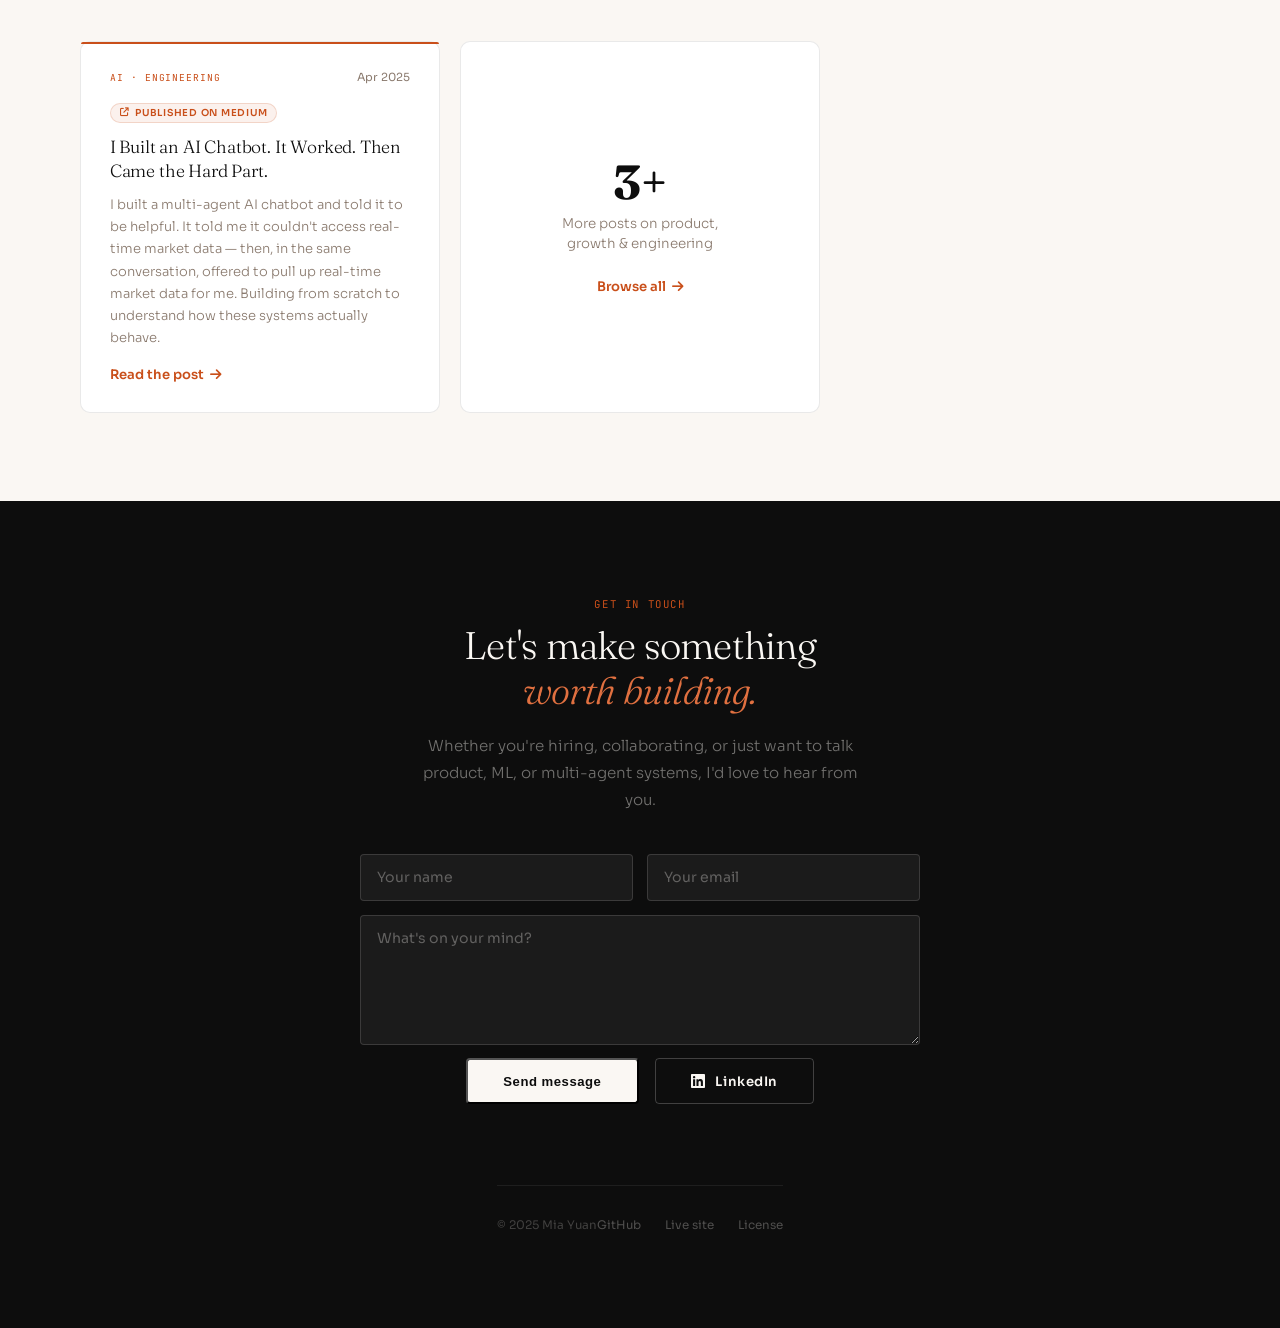
==== commit 1a1c82cb: "added dedicated blog post page" ====
--- a/index.html
+++ b/index.html
@@ -177,6 +177,47 @@
     }
     .bcard-fan.on { opacity:1; transform: translateY(0) rotate(0deg); }
 
+    /* Blog homepage layout */
+    .blog-home-header {
+      display: flex; justify-content: space-between; align-items: baseline;
+      margin-bottom: 0;
+    }
+    .blog-home-header .sh { margin-bottom: 0; }
+    .see-all-link {
+      font-size: 0.82rem; font-weight: 600;
+      color: var(--ember); text-decoration: none;
+      display: inline-flex; align-items: center; gap: 0.4rem;
+      transition: gap 0.2s;
+      white-space: nowrap;
+    }
+    .see-all-link:hover { gap: 0.65rem; }
+    .blog-grid-home { grid-template-columns: 1fr 1fr; }
+
+    .bcard-see-more {
+      display: flex; align-items: center; justify-content: center;
+      background: var(--paper-mid);
+      border-style: dashed;
+      text-decoration: none;
+      min-height: 220px;
+    }
+    .bcard-see-more:hover { transform: translateY(-4px); box-shadow: 0 14px 44px rgba(13,13,13,0.07); }
+    .bcard-more-inner { text-align: center; }
+    .bcard-more-count {
+      font-family: var(--font-head); font-size: 3rem;
+      font-weight: 700; color: var(--ink); line-height: 1;
+      margin-bottom: 0.5rem;
+    }
+    .bcard-more-label {
+      font-size: 0.84rem; color: var(--ink-muted);
+      line-height: 1.5; font-weight: 300;
+    }
+    .bcard-see-more .bcard-read-link { justify-content: center; }
+
+    @media (max-width: 768px) {
+      .blog-grid-home { grid-template-columns: 1fr; }
+      .blog-home-header { flex-direction: column; gap: 0.5rem; }
+    }
+
     /* Featured blog card */
     .bcard-featured {
       display: block;
@@ -735,7 +776,7 @@
       <li><a href="#about">About</a></li>
       <li><a href="#ml">AI / ML</a></li>
       <li><a href="#portfolio">Projects</a></li>
-      <li><a href="#blog">Writing</a></li>
+      <li><a href="blog.html">Writing</a></li>
       <li><a href="#contact" class="nav-pill">Say hello</a></li>
     </ul>
   </div>
@@ -942,8 +983,11 @@
 <section class="sw" id="blog">
   <div class="sw-inner">
   <div class="eyebrow r">Writing</div>
-  <h2 class="sh r">Thinking out <em>loud.</em></h2>
-  <div class="blog-grid">
+  <div class="blog-home-header r">
+    <h2 class="sh">Thinking out <em>loud.</em></h2>
+    <a href="blog.html" class="see-all-link">See all writing <i class="fa-solid fa-arrow-right"></i></a>
+  </div>
+  <div class="blog-grid blog-grid-home">
     <a href="https://miaymia.medium.com/i-built-an-ai-chatbot-it-worked-then-came-the-hard-part-5ae66a579001" target="_blank" class="bcard bcard-fan bcard-featured r d1">
       <div class="bcard-meta"><span class="bcard-tag">AI · Engineering</span><span class="bcard-date">Apr 2025</span></div>
       <div class="bcard-live-badge"><i class="fa-solid fa-arrow-up-right-from-square" style="font-size:0.55rem"></i> Published on Medium</div>
@@ -951,16 +995,13 @@
       <p>I built a multi-agent AI chatbot and told it to be helpful. It told me it couldn't access real-time market data — then, in the same conversation, offered to pull up real-time market data for me. Building from scratch to understand how these systems actually behave.</p>
       <div class="bcard-read-link">Read the post <i class="fa-solid fa-arrow-right"></i></div>
     </a>
-    <div class="bcard bcard-fan r d2">
-      <div class="bcard-meta"><span class="bcard-tag">Product</span><span class="bcard-date">Coming soon</span></div>
-      <h3>Why Every PM Should Learn to Code (At Least a Little)</h3>
-      <p>You don't need to be a 10x engineer. But understanding what's hard, what's easy, and what's impossible changes every conversation with your team.</p>
-    </div>
-    <div class="bcard bcard-fan r d3">
-      <div class="bcard-meta"><span class="bcard-tag">Growth</span><span class="bcard-date">Coming soon</span></div>
-      <h3>The 120% Enrollment Increase: What We Learned From Experimentation at Scale</h3>
-      <p>How introducing data-driven experiments at Cigna changed how we thought about product decisions, and why most A/B tests are set up to fail.</p>
-    </div>
+    <a href="blog.html" class="bcard bcard-fan bcard-see-more r d2">
+      <div class="bcard-more-inner">
+        <div class="bcard-more-count">3+</div>
+        <div class="bcard-more-label">More posts on product,<br>growth & engineering</div>
+        <div class="bcard-read-link" style="margin-top:1.5rem">Browse all <i class="fa-solid fa-arrow-right"></i></div>
+      </div>
+    </a>
   </div>
   </div>
 </section>
